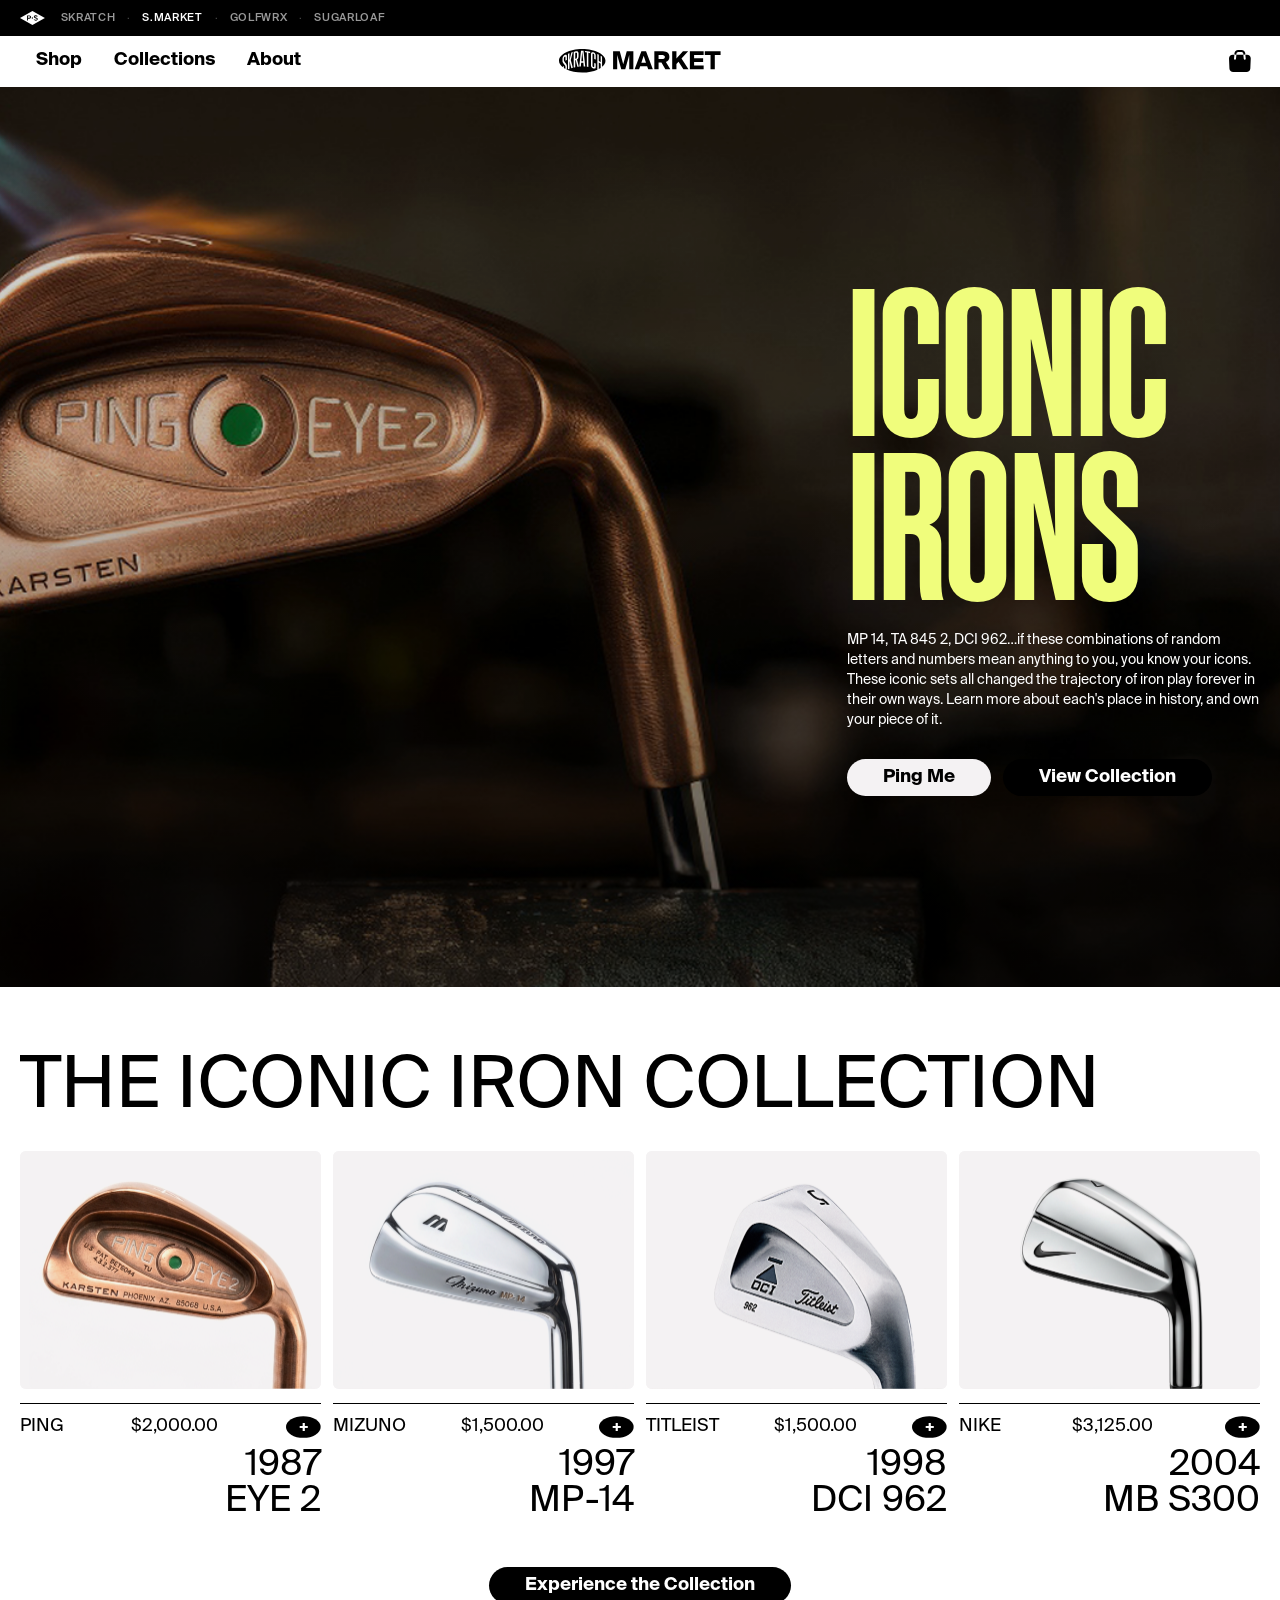
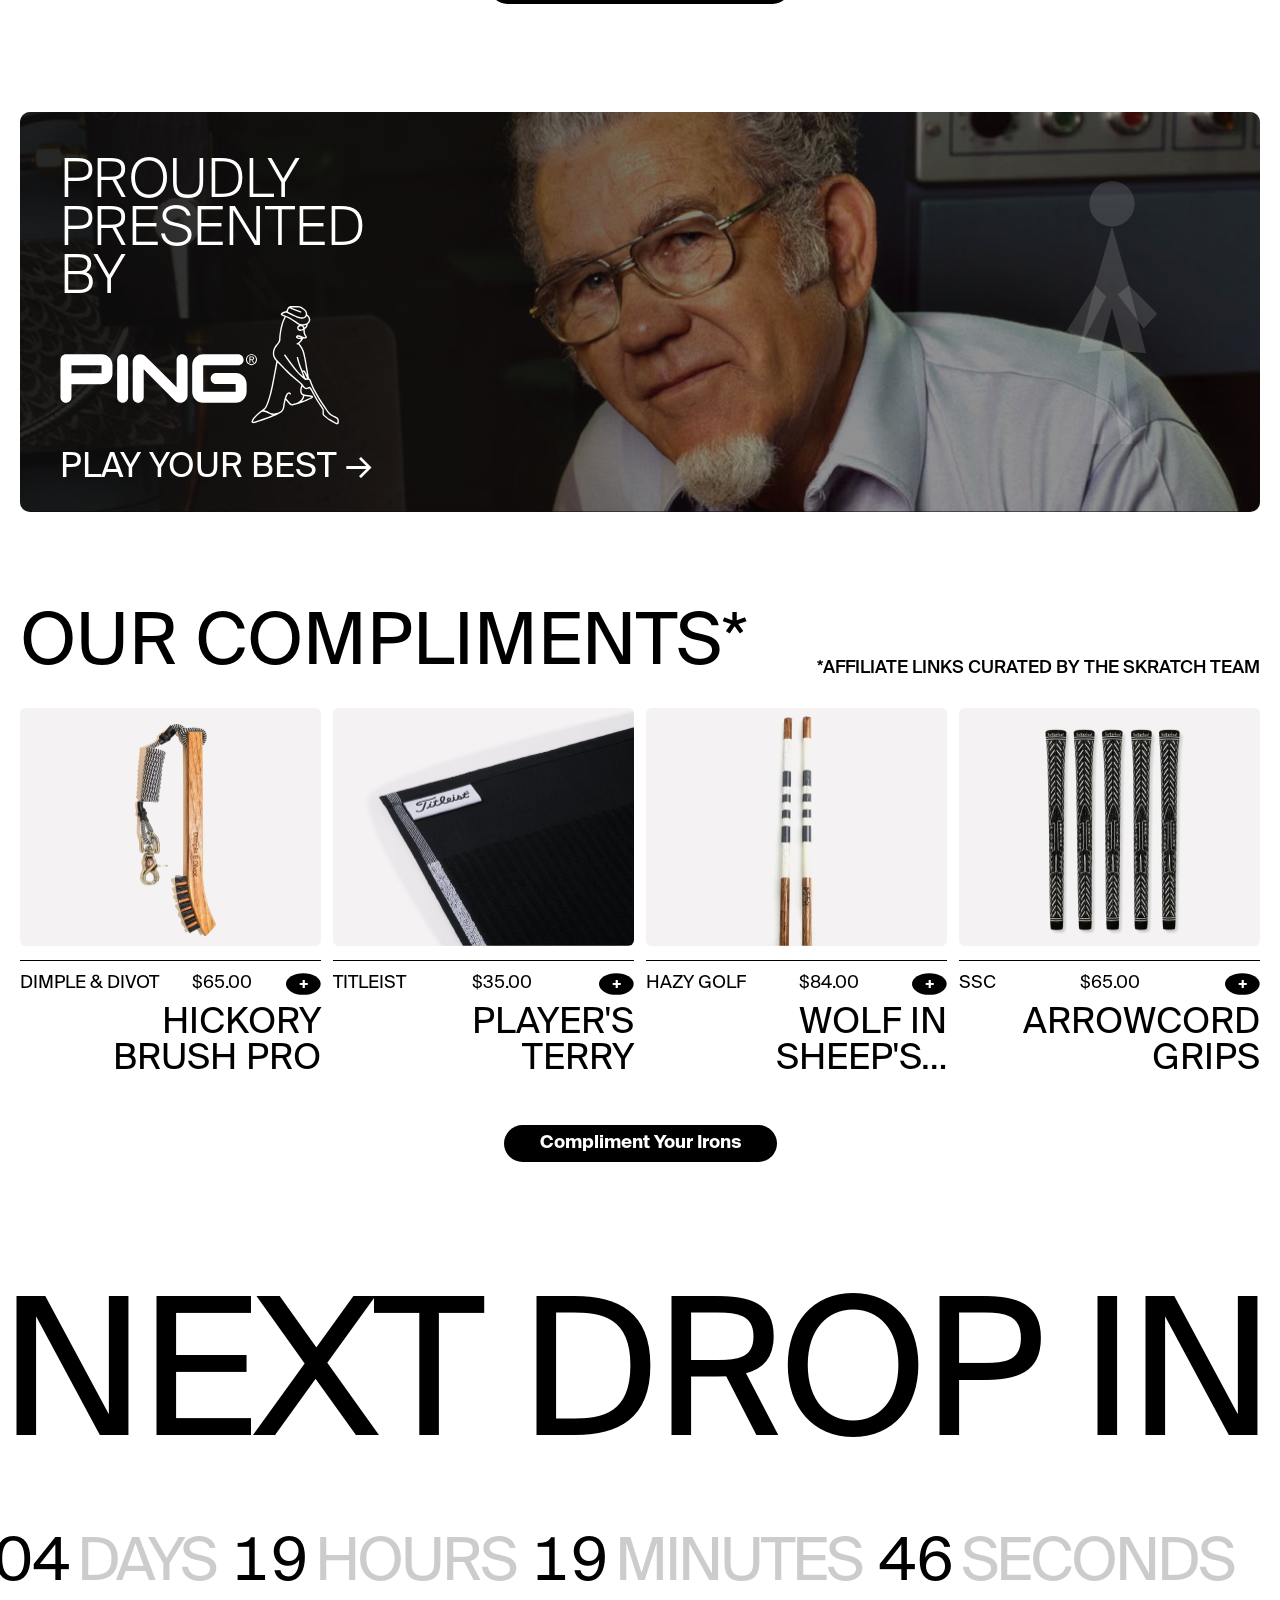
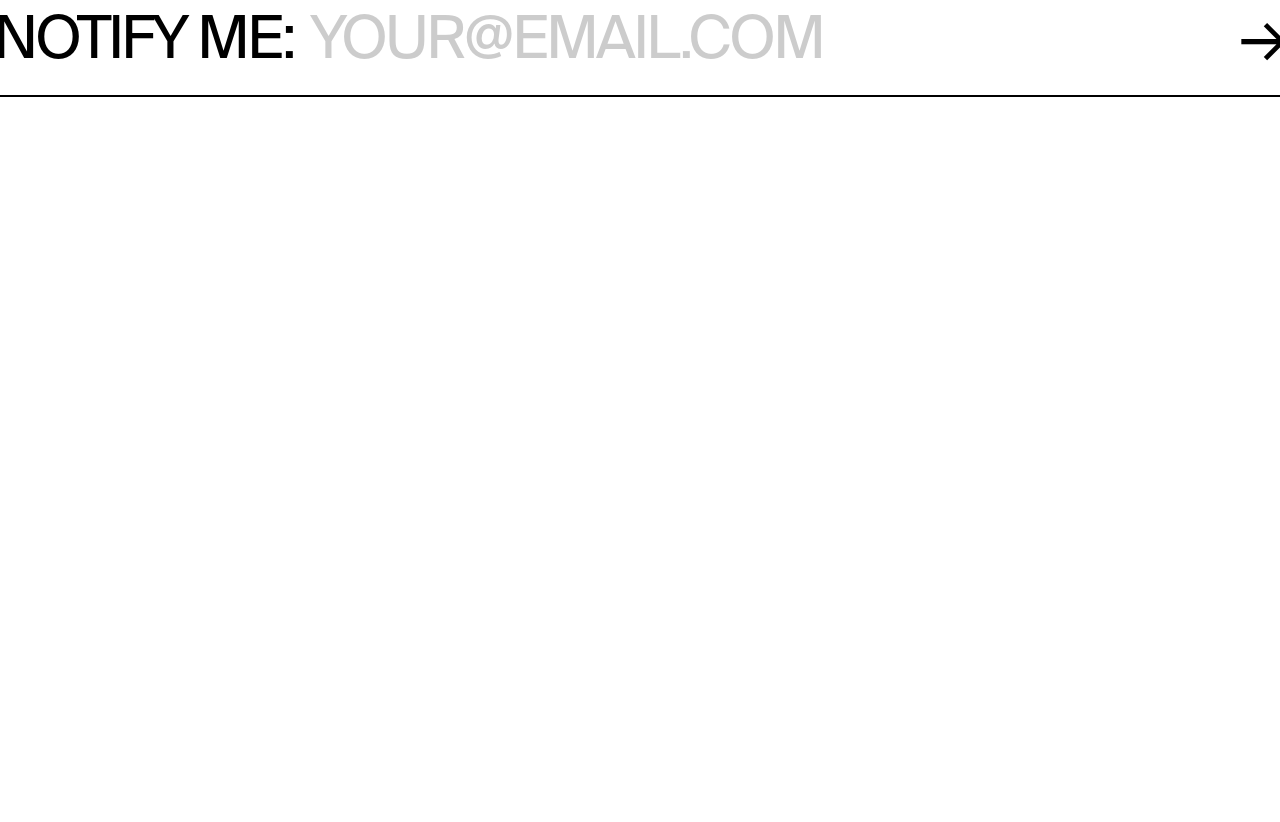
==== index.html @ e389719c "Initial commit — Skratch Marketplace" ====
<!DOCTYPE html>
<html lang="en">
<head>
  <meta charset="UTF-8" />
  <meta name="viewport" content="width=device-width, initial-scale=1.0" />
  <title>Skratch Marketplace — Iconic Irons</title>
  <link rel="stylesheet" href="styles.css" />
</head>
<body>
<div class="page-body">

  <!-- PRO SHOP ECOSYSTEM BAR -->
  <div class="eco-wrapper" id="ecoWrapper">
  <div class="ecosystem-bar">
    <div class="ecosystem-inner">
      <img src="assets/vectors/Pro Shop Secondary.svg" alt="The Pro Shop" class="ecosystem-ps-logo" />
      <nav class="ecosystem-nav">
        <a href="https://skratch.golf" target="_blank" rel="noopener" class="ecosystem-link">Skratch</a>
        <span class="ecosystem-divider">·</span>
        <a href="index.html" class="ecosystem-link ecosystem-link--active">S.Market</a>
        <span class="ecosystem-divider">·</span>
        <a href="https://golfwrx.com" target="_blank" rel="noopener" class="ecosystem-link">GolfWRX</a>
        <span class="ecosystem-divider">·</span>
        <a href="https://sugarloafsocialclub.com" target="_blank" rel="noopener" class="ecosystem-link">Sugarloaf</a>
      </nav>
    </div>
  </div>
  </div><!-- /.eco-wrapper -->

  <!-- MAIN HEADER -->
  <header class="site-header" id="siteHeader">
    <div class="header-inner">
      <nav class="main-nav" id="mainNav">
        <a href="index.html" class="nav-item">Shop</a>
        <a href="#" class="nav-item">Collections</a>
        <a href="#" class="nav-item">About</a>
      </nav>
      <a href="index.html" class="site-logo" aria-label="Skratch Marketplace">
        <img src="assets/vectors/Marketplace Logo.svg" alt="Skratch Marketplace" />
      </a>
      <div class="header-actions">
        <button class="cart-btn" id="cartToggle" aria-label="Cart">
          <img src="assets/vectors/Bag.svg" alt="Cart" />
          <span class="cart-count" id="cartCount" style="display:none">0</span>
        </button>
        <button class="mobile-menu-btn" id="mobileMenuBtn"><span></span><span></span><span></span></button>
      </div>
    </div>
    <div class="mobile-menu" id="mobileMenu">
      <nav class="mobile-nav">
        <div class="mobile-nav-section">
          <p class="mobile-nav-label">Shop</p>
          <a href="index.html" class="mobile-nav-link">Shop All</a>
          <a href="index.html" class="mobile-nav-link">Equipment</a>
          <a href="index.html" class="mobile-nav-link">Accessories</a>
          <a href="index.html" class="mobile-nav-link">Apparel</a>
        </div>
        <a href="#" class="mobile-nav-link mobile-nav-link--solo">About</a>
      </nav>
    </div>
  </header>

  <!-- HERO -->
  <section class="hero">
    <img class="hero-bg" src="assets/images/Hero Image - Ping Eye 2.png" alt="PING Eye 2 Irons" />
    <div class="hero-overlay"></div>
    <div class="hero-content">
      <div class="hero-text">
        <h1 class="hero-headline">Iconic<br>Irons</h1>
        <p class="hero-copy">MP 14, TA 845 2, DCI 962…if these combinations of random letters and numbers mean anything to you, you know your icons. These iconic sets all changed the trajectory of iron play forever in their own ways. Learn more about each's place in history, and own your piece of it.</p>
        <div style="display:flex;gap:12px;flex-wrap:wrap">
          <a href="#irons" class="btn btn--secondary">Ping Me</a>
          <a href="#irons" class="btn btn--primary">View Collection</a>
        </div>
      </div>
    </div>
  </section>

  <!-- IRONS COLLECTION -->
  <div id="irons" class="section-wrap">
    <div class="section-header reveal">
      <span class="section-label">The Iconic Iron Collection</span>
    </div>
    <div class="product-grid">

      <!-- PING Eye 2 -->
      <div class="reveal">
        <a href="pdp.html" class="product-card-link">
          <div class="product-card">
            <div class="product-card-img-wrap">
              <img class="product-card-img" src="assets/images/product/Ping Eye 2.png" alt="PING Eye 2 BeCu Iron Set" />
            </div>
            <div class="product-card-divider"></div>
            <div class="product-card-meta">
              <span class="product-card-brand">PING</span>
              <span class="product-card-price">$2,000.00</span>
              <button class="product-card-add" onclick="event.preventDefault();addToCart({id:'ping-eye2',name:'1987 Eye 2 BeCu Iron Set',brand:'PING',price:'2000',image:'assets/images/product/Ping Eye 2.png'})" aria-label="Add to cart">+</button>
            </div>
            <p class="product-title">1987<br>Eye 2</p>
          </div>
        </a>
      </div>

      <!-- Mizuno MP-14 -->
      <div class="reveal">
        <a href="pdp.html" class="product-card-link">
          <div class="product-card">
            <div class="product-card-img-wrap">
              <img class="product-card-img" src="assets/images/product/Miz MP 14.png" alt="Mizuno MP-14 Iron Set" />
            </div>
            <div class="product-card-divider"></div>
            <div class="product-card-meta">
              <span class="product-card-brand">Mizuno</span>
              <span class="product-card-price">$1,500.00</span>
              <button class="product-card-add" onclick="event.preventDefault();addToCart({id:'mizuno-mp14',name:'1997 MP-14 Iron Set',brand:'Mizuno',price:'1500',image:'assets/images/product/Miz MP 14.png'})" aria-label="Add to cart">+</button>
            </div>
            <p class="product-title">1997<br>MP-14</p>
          </div>
        </a>
      </div>

      <!-- Titleist DCI 962 -->
      <div class="reveal">
        <a href="pdp.html" class="product-card-link">
          <div class="product-card">
            <div class="product-card-img-wrap">
              <img class="product-card-img" src="assets/images/product/Titleist DCI.png" alt="Titleist DCI 962 Iron Set" />
            </div>
            <div class="product-card-divider"></div>
            <div class="product-card-meta">
              <span class="product-card-brand">Titleist</span>
              <span class="product-card-price">$1,500.00</span>
              <button class="product-card-add" onclick="event.preventDefault();addToCart({id:'titleist-dci962',name:'1998 DCI 962 Iron Set',brand:'Titleist',price:'1500',image:'assets/images/product/Titleist DCI.png'})" aria-label="Add to cart">+</button>
            </div>
            <p class="product-title">1998<br>DCI 962</p>
          </div>
        </a>
      </div>

      <!-- Nike VR Pro Combo -->
      <div class="reveal">
        <a href="pdp.html" class="product-card-link">
          <div class="product-card">
            <div class="product-card-img-wrap">
              <img class="product-card-img" src="assets/images/product/Nike MB.png" alt="Nike VR Pro Combo Iron Set" />
            </div>
            <div class="product-card-divider"></div>
            <div class="product-card-meta">
              <span class="product-card-brand">Nike</span>
              <span class="product-card-price">$3,125.00</span>
              <button class="product-card-add" onclick="event.preventDefault();addToCart({id:'nike-vr-pro',name:'VR Pro Combo Iron Set',brand:'Nike',price:'3125',image:'assets/images/product/Nike MB.png'})" aria-label="Add to cart">+</button>
            </div>
            <p class="product-title">2004<br>MB S300</p>
          </div>
        </a>
      </div>

    </div>

    <div class="collection-cta">
      <a href="#" class="btn btn--primary">Experience the Collection</a>
    </div>
  </div>

  <!-- PING SPONSORED AD -->
  <div class="ping-ad-wrap">
    <div class="ping-ad reveal">
      <img class="ping-ad-bg" src="assets/images/ping-ad.png" alt="" />
      <img class="ping-ad-figure" src="assets/ping-man.svg" alt="" />
      <div class="ping-ad-content">
        <div class="ping-ad-left">
          <p class="ping-ad-presented">Proudly Presented By</p>
          <img class="ping-ad-logo" src="assets/vectors/Ping Logo.svg" alt="PING" />
          <a href="https://ping.com" target="_blank" rel="noopener" class="ping-ad-cta">
            Play Your Best &rarr;
          </a>
        </div>
      </div>
    </div>
  </div>

  <!-- AFFILIATES / OUR COMPLIMENTS -->
  <div class="affiliates-wrap">
    <div class="affiliates-header reveal">
      <h2 class="affiliates-headline">Our Compliments*</h2>
      <p class="affiliates-disclaimer">*Affiliate links curated by the Skratch team</p>
    </div>
    <div class="product-grid">

      <!-- Dimple & Divot -->
      <div class="reveal">
        <a href="#" class="product-card-link">
          <div class="product-card">
            <div class="product-card-img-wrap">
              <img class="product-card-img" src="assets/images/product/DD Brush.png" alt="Hickory Brush Pro" />
            </div>
            <div class="product-card-divider"></div>
            <div class="product-card-meta">
              <span class="product-card-brand">Dimple & Divot</span>
              <span class="product-card-price">$65.00</span>
              <button class="product-card-add" onclick="addToCart({id:'hickory-brush',name:'Hickory Brush Pro',brand:'Dimple & Divot',price:'65',image:'assets/images/product/DD Brush.png'})" aria-label="Add to cart">+</button>
            </div>
            <p class="product-title">Hickory<br>Brush Pro</p>
          </div>
        </a>
      </div>

      <!-- Titleist Towel -->
      <div class="reveal">
        <a href="https://www.titleist.com/product/players-terry/TA22PTT-0.html" target="_blank" rel="noopener" class="product-card-link">
          <div class="product-card">
            <div class="product-card-img-wrap">
              <img class="product-card-img" src="assets/images/product/Titleist Towel.png" alt="Player's Terry Towel" />
            </div>
            <div class="product-card-divider"></div>
            <div class="product-card-meta">
              <span class="product-card-brand">Titleist</span>
              <span class="product-card-price">$35.00</span>
              <button class="product-card-add" onclick="event.preventDefault();addToCart({id:'titleist-terry',name:'Player\'s Terry Towel',brand:'Titleist',price:'35',image:'assets/images/product/Titleist Towel.png'})" aria-label="Add to cart">+</button>
            </div>
            <p class="product-title">Player's<br>Terry</p>
          </div>
        </a>
      </div>

      <!-- Hazy Golf -->
      <div class="reveal">
        <a href="#" class="product-card-link">
          <div class="product-card">
            <div class="product-card-img-wrap">
              <img class="product-card-img" src="assets/images/product/Hazy Sticks.png" alt="Wolf in Sheep's Clothing" />
            </div>
            <div class="product-card-divider"></div>
            <div class="product-card-meta">
              <span class="product-card-brand">Hazy Golf</span>
              <span class="product-card-price">$84.00</span>
              <button class="product-card-add" onclick="addToCart({id:'hazy-wolf',name:'Wolf in Sheep\'s Clothing',brand:'Hazy Golf',price:'84',image:'assets/images/product/Hazy Sticks.png'})" aria-label="Add to cart">+</button>
            </div>
            <p class="product-title">Wolf in<br>Sheep's…</p>
          </div>
        </a>
      </div>

      <!-- SSC Grips -->
      <div class="reveal">
        <a href="#" class="product-card-link">
          <div class="product-card">
            <div class="product-card-img-wrap">
              <img class="product-card-img" src="assets/images/product/SSC Cord.png" alt="Arrowcord Grips" />
            </div>
            <div class="product-card-divider"></div>
            <div class="product-card-meta">
              <span class="product-card-brand">SSC</span>
              <span class="product-card-price">$65.00</span>
              <button class="product-card-add" onclick="addToCart({id:'ssc-grips',name:'Arrowcord Grips',brand:'SSC',price:'65',image:'assets/images/product/SSC Cord.png'})" aria-label="Add to cart">+</button>
            </div>
            <p class="product-title">Arrowcord<br>Grips</p>
          </div>
        </a>
      </div>

    </div>
    <div class="affiliates-cta-row reveal">
      <a href="#" class="btn btn--primary">Compliment Your Irons</a>
    </div>
  </div>

  <!-- NEXT DROP / SIGNUP -->
  <div id="dropTickerSection" class="ticker-section">
    <div class="ticker-track" id="dropTickerTrack">
      <span class="ticker-item">NEXT DROP IN...</span>
    </div>
  </div>
  <div style="max-width:var(--max-w);margin:0 auto">
    <div class="signup-section">
      <div class="signup-countdown reveal">
        <div class="countdown-unit">
          <span class="countdown-num" id="cd-days">00</span>
          <span class="countdown-label">Days</span>
        </div>
        <div class="countdown-unit">
          <span class="countdown-num" id="cd-hours">00</span>
          <span class="countdown-label">Hours</span>
        </div>
        <div class="countdown-unit">
          <span class="countdown-num" id="cd-mins">00</span>
          <span class="countdown-label">Minutes</span>
        </div>
        <div class="countdown-unit">
          <span class="countdown-num" id="cd-secs">00</span>
          <span class="countdown-label">Seconds</span>
        </div>
      </div>
      <form class="signup-form reveal" id="signupForm" onsubmit="handleSignup(event)">
        <span class="signup-form-label">Notify Me:</span>
        <input class="signup-input" type="email" placeholder="YOUR@EMAIL.COM" id="signupEmail" required />
        <button class="signup-submit" type="submit" aria-label="Subscribe">→</button>
      </form>
    </div>
  </div>

</div><!-- /.page-body -->

  <!-- CHONKY FOOTER -->
  <footer class="chonky-footer">
    <div class="footer-top">
      <div class="reveal"><p class="footer-tagline">Carefully curated collector's items and essentials from your favorite sickos.</p></div>
      <div class="reveal">
        <div class="footer-col-links">
          <a href="index.html" class="footer-col-link">Shop</a>
          <a href="index.html" class="footer-col-link">Collections</a>
          <a href="#" class="footer-col-link">About</a>
        </div>
      </div>
      <div class="reveal">
        <div class="footer-col-links">
          <a href="https://skratch.golf" target="_blank" rel="noopener" class="footer-col-link">Skratch.golf</a>
          <a href="https://golfwrx.com" target="_blank" rel="noopener" class="footer-col-link">GolfWRX</a>
          <a href="https://sugarloafsocialclub.com" target="_blank" rel="noopener" class="footer-col-link">Sugarloaf Social Club</a>
        </div>
      </div>
    </div>
    <div class="footer-logo-area">
      <svg xmlns="http://www.w3.org/2000/svg" xmlns:xlink="http://www.w3.org/1999/xlink" viewBox="0 0 1360 567.1" class="footer-logo-large" aria-label="Marketplace">
        <defs>
          <style>
            .ftr-masked { mask: url(#ftrMask); }
            .ftr-diff   { mix-blend-mode: difference; }
            .ftr-white  { fill: #fff; }
          </style>
          <clipPath id="ovalClip" clipPathUnits="userSpaceOnUse">
            <ellipse cx="1114.89" cy="258.35" rx="248" ry="125"/>
          </clipPath>
          <mask id="ftrMask" x="-20.23" y="-15.9" width="1400" height="655.06" maskUnits="userSpaceOnUse">
            <g>
              <path class="ftr-white" d="M1232.58,458.9h-72.74v-47.02h199.7v47.02h-73.04v180.26h-53.92v-180.26Z"/>
              <path class="ftr-white" d="M971.09,411.88h174.31v47.02h-120.7v39.81h114.11v47.34h-114.11v45.77h120.7v47.34h-174.31v-227.28Z"/>
              <path class="ftr-white" d="M801.22,501.85l82.45-89.97h65.52l-84.02,90.6,88.41,136.68h-64.58l-61.45-95.93-26.33,28.84v67.09h-53.61v-227.28h53.61v89.97Z"/>
              <path class="ftr-white" d="M611.65,553.58h-36.36v85.58h-53.61v-227.28h87.46c58.94,0,103.14,13.79,103.14,70.22,0,33.54-18.5,52.67-44.52,62.7l56.11,94.36h-63.01l-49.22-85.58ZM575.28,457.02v51.41h35.42c25.39,0,44.83-4.39,44.83-25.71s-19.44-25.71-44.83-25.71h-35.42Z"/>
              <path class="ftr-white" d="M357.84,411.88h58.94l85.9,227.28h-58.31l-13.79-40.44h-87.78l-13.48,40.44h-57.06l85.58-227.28ZM357.52,555.15h58.62l-29.15-86.52-29.47,86.52Z"/>
              <path class="ftr-white" d="M103.14,639.16l-51.1-181.83v181.83H0v-227.28h84.64l43.58,163.02,44.52-163.02h83.7v227.28h-52.04v-182.14l-50.79,182.14h-50.47Z"/>
              <g class="ftr-diff">
                <path class="ftr-white" d="M1289.03,277.8v67c7.14-3.64,13.86-7.51,20.06-11.57v-44.56c-6.61-3.83-13.3-7.46-20.06-10.87Z"/>
                <path class="ftr-white" d="M1059.87,181.67c0-2.65-.76-4.71-2.3-6.15-1.54-1.42-3.67-1.93-6.4-1.48-3.32.56-6.64,1.16-9.96,1.81v62.65c4.63-1.25,8.3-2.83,10.98-4.83,2.72-2.02,4.7-4.62,5.88-7.79,1.19-3.18,1.8-7.17,1.8-11.99v-32.22Z"/>
                <path class="ftr-white" d="M1359.54,258.35c0-67.98-109.53-123.1-244.65-123.1s-244.66,55.11-244.66,123.1c0,23.9,13.53,46.2,36.94,65.07,4.77-3.04,9.58-5.98,14.45-8.79v19.2c4.96,3.22,10.24,6.31,15.82,9.25.7-1.85,1.05-3.82,1.05-5.91v-13.52c0-5.33-1.26-10.16-3.78-14.51-2.52-4.33-6.12-9.06-10.76-14.07v-.25c-.32-.16-.47-.4-.47-.74-5.42-5.89-9.47-11.18-12.22-16.06-2.74-4.87-4.11-10.69-4.11-17.51v-23.21c0-7.98,1.92-15.35,5.82-22,3.9-6.63,9.54-12.13,17.02-16.25,7.5-4.1,13.32-4.85,17.39-2.57,4.05,2.29,6.12,7.47,6.1,15.47v38.95c-5.05,2.32-10.05,4.77-15.01,7.33v-35.36c0-2.99-.72-5.05-2.13-6.14-1.42-1.09-3.53-.9-6.34.65-2.81,1.53-4.91,3.64-6.29,6.26-1.4,2.64-2.08,5.45-2.1,8.44v19.62c0,4.99,1.08,9.41,3.25,13.24,2.17,3.85,5.59,8.55,10.29,14.23.32.42.63.83.94,1.25,5.51,6.1,9.8,11.97,12.83,17.43,3.02,5.47,4.56,11.64,4.56,18.46v15.48c0,6.35-1.29,12.1-3.86,17.3,43.53,20.08,101.55,32.34,165.27,32.34s116.29-11.13,159.07-29.58v-163.61c5.07,2.29,10.09,4.68,15.07,7.18v66.81c6.76,3.39,13.45,7,20.06,10.82v-66.77c4.86,2.81,9.68,5.75,14.45,8.79v107.57c22.82-18.71,36-40.73,36-64.29ZM1015.85,331.52c-5.2,1.39-10.38,2.88-15.55,4.48-6.74-25.92-13.44-51.65-20.08-77.2v84.07c-5.17,1.93-10.29,3.97-15.4,6.14v-164.3c5.1-2.16,10.24-4.2,15.4-6.14v76.27c6.64-27.91,13.33-55.62,20.08-83.14,5.16-1.6,10.35-3.11,15.55-4.48-7.3,27.99-14.55,56.2-21.77,84.64,7.2,26.33,14.47,52.88,21.77,79.64v.02ZM1063.63,321.97c-5.92-23.56-11.83-46.99-17.74-70.29-1.5.55-3.07,1.05-4.7,1.55v72.43c-5.34,1.04-10.69,2.2-16,3.48v-164.28c5.22-1.25,10.48-2.39,15.74-3.43,0,0,.07,0,.11-.02.05,0,.1-.02.14-.04,3.39-.67,6.79-1.28,10.22-1.85,7.67-1.28,13.72.05,18.09,3.78,4.37,3.73,6.57,9.64,6.57,17.62v29.72c0,7.98-1.33,14.74-3.99,20.28-2.65,5.54-6.55,10.04-11.69,13.61-.21.16-.44.3-.66.44,6.41,24.92,12.86,50,19.31,75.25-5.14.49-10.28,1.07-15.4,1.76v-.02ZM1130.35,318.79c-1.24-13.03-2.48-26.06-3.72-39.07-7.58-.23-15.17-.21-22.75,0-1.24,13.01-2.48,26.04-3.72,39.07-5.44.21-10.86.54-16.27.98,6.04-55.25,12.11-110.36,18.17-165.34,8.7-.3,17.41-.3,26.11,0,6.15,54.97,12.3,110.08,18.43,165.34-5.41-.44-10.83-.76-16.26-.97v-.02ZM1198.45,178.6c-6.37-1.41-12.81-2.64-19.24-3.73v148.95c-5.29-.88-10.59-1.65-15.9-2.32v-148.95c-6.64-.83-13.3-1.5-19.97-1.97v-15.35c18.49,1.34,36.9,4.01,55.11,8.02v15.35ZM1256.75,245.93c-5.14-2.02-10.31-3.92-15.52-5.71v-43.19c0-2.99-.78-5.64-2.36-7.91-1.57-2.29-3.84-3.9-6.83-4.85-2.83-.9-5.03-.69-6.62.6-1.59,1.28-2.38,3.43-2.38,6.42v120.85c0,2.99.79,5.59,2.38,7.81,1.59,2.22,3.79,3.76,6.62,4.66,2.99.95,5.26.83,6.83-.39,1.58-1.21,2.36-3.31,2.36-6.31v-35.96c5.21,1.79,10.38,3.69,15.52,5.71v35.45c0,8-2.08,13.28-6.26,15.95-4.17,2.69-10.31,2.58-18.45,0-7.99-2.53-14.14-6.33-18.42-11.71-4.28-5.36-6.43-11.99-6.43-19.98v-119.84c0-7.98,2.15-13.59,6.43-16.72,4.28-3.11,10.45-3.55,18.42-1.04,8.14,2.59,14.28,6.93,18.45,12.73,4.18,5.8,6.26,12.77,6.26,20.75v42.7Z"/>
                <path class="ftr-white" d="M1105.29,264.96c6.64-.18,13.3-.18,19.94,0-3.32-34.89-6.64-69.74-9.96-104.54-3.32,34.8-6.64,69.65-9.96,104.54h-.02Z"/>
              </g>
            </g>
          </mask>
        </defs>
        <g class="ftr-masked">
          <rect class="ftr-white" x="-20.23" y="-15.9" width="1400" height="560.04" rx="10" ry="10"/>
        </g>
        <circle id="footerGolfBall" class="ftr-white" cx="401.38" cy="104.71" r="66.61"/>
        <!-- Falling ball: animated via cy attribute so the ovalClip works in user-space -->
        <circle id="footerFallingBall" cx="980" cy="258.35" r="66.61" fill="#fff" clip-path="url(#ovalClip)" style="visibility:hidden"/>
      </svg>
    </div>
  </footer>

  <!-- MINI CART DRAWER -->
  <div class="cart-overlay" id="cartOverlay"></div>
  <aside class="cart-drawer" id="cartDrawer" aria-label="Shopping cart" aria-hidden="true">
    <div class="cart-drawer-header">
      <h2 class="cart-drawer-title">Your Bag</h2>
      <button class="cart-drawer-close" id="cartClose">
        <svg width="18" height="18" viewBox="0 0 24 24" fill="none" stroke="currentColor" stroke-width="1.5"><path d="M18 6L6 18M6 6l12 12"/></svg>
      </button>
    </div>
    <div class="cart-drawer-body" id="cartDrawerBody">
      <div class="cart-empty" id="cartEmpty">
        <img src="assets/vectors/Bag.svg" width="36" height="36" alt="" />
        <p>Your bag is empty.</p>
        <a href="index.html" class="btn btn--outline">Continue Shopping</a>
      </div>
      <div class="cart-items" id="cartItems" style="display:none"></div>
    </div>
    <div class="cart-drawer-footer" id="cartDrawerFooter" style="display:none">
      <div class="cart-summary">
        <div class="cart-summary-row"><span>Subtotal</span><span id="cartSubtotal">$0</span></div>
        <p class="cart-summary-note">Shipping calculated at checkout</p>
      </div>
      <a href="checkout.html" class="btn btn--primary btn--full">Proceed to Checkout</a>
    </div>
  </aside>

  <script src="cart.js"></script>
  <script>
    /* Curtain footer: pad page-body so content scrolls clear of fixed footer */
    (function curtainFooter() {
      var footer = document.querySelector('.chonky-footer');
      var body   = document.querySelector('.page-body');
      function update() {
        var pad = parseFloat(getComputedStyle(document.documentElement).getPropertyValue('--pad')) || 20;
        body.style.paddingBottom = (footer.offsetHeight + pad + pad) + 'px';
      }
      update();
      window.addEventListener('load',   update);
      window.addEventListener('resize', update);
    })();

    /* Mobile menu */
    const mb = document.getElementById('mobileMenuBtn');
    const mm = document.getElementById('mobileMenu');
    if (mb) mb.addEventListener('click', () => { const o = mm.classList.toggle('open'); mb.classList.toggle('open', o); });

    /* Countdown — target next Friday midnight */
    (function countdown() {
      const now = new Date();
      const target = new Date(now);
      const day = target.getDay(); // 0=Sun ... 5=Fri
      const daysUntilFri = (5 - day + 7) % 7 || 7;
      target.setDate(target.getDate() + daysUntilFri);
      target.setHours(0, 0, 0, 0);

      function tick() {
        const diff = target - new Date();
        if (diff <= 0) { target.setDate(target.getDate() + 7); return; }
        const d = Math.floor(diff / 86400000);
        const h = Math.floor((diff % 86400000) / 3600000);
        const m = Math.floor((diff % 3600000) / 60000);
        const s = Math.floor((diff % 60000) / 1000);
        const pad = n => String(n).padStart(2, '0');
        document.getElementById('cd-days').textContent = pad(d);
        document.getElementById('cd-hours').textContent = pad(h);
        document.getElementById('cd-mins').textContent = pad(m);
        document.getElementById('cd-secs').textContent = pad(s);
      }
      tick();
      setInterval(tick, 1000);
    })();

    /* Signup form */
    function handleSignup(e) {
      e.preventDefault();
      const btn = e.target.querySelector('.signup-submit');
      const input = document.getElementById('signupEmail');
      btn.textContent = '✓';
      input.value = '';
      input.placeholder = 'You\'re on the list!';
      setTimeout(() => { btn.textContent = '→'; input.placeholder = 'your@email.com'; }, 3000);
    }
  </script>

  <script>
  // ── Scroll header ────────────────────────────────────────
  (function() {
    var header = document.getElementById('siteHeader');
    if (!header) return;
    window.addEventListener('scroll', function() {
      header.classList.toggle('scrolled', window.scrollY > 4);
    }, { passive: true });
  })();

  // ── Scroll-driven ticker ──────────────────────────────────
  (function() {
    var track = document.getElementById('dropTickerTrack');
    if (!track) return;
    var seed = track.firstElementChild;
    for (var i = 0; i < 9; i++) track.appendChild(seed.cloneNode(true));
    function tick() {
      var w = seed.offsetWidth;
      if (!w) return;
      var raw = (window.scrollY * 0.5) % w;
      track.style.transform = 'translateX(' + (-raw) + 'px)';
    }
    window.addEventListener('scroll', tick, { passive: true });
    tick();
  })();

  // ── Reveal on scroll ─────────────────────────────────────
  (function() {
    if (!window.IntersectionObserver) {
      document.querySelectorAll('.reveal').forEach(function(el) { el.classList.add('is-visible'); });
      return;
    }
    var io = new IntersectionObserver(function(entries) {
      entries.forEach(function(e) {
        if (e.isIntersecting) { e.target.classList.add('is-visible'); io.unobserve(e.target); }
      });
    }, { threshold: 0.08 });
    document.querySelectorAll('.reveal').forEach(function(el) { io.observe(el); });
  })();

  // ── Eco bar scroll-hide ───────────────────────────────────
  (function() {
    var wrapper = document.getElementById('ecoWrapper');
    if (!wrapper) return;
    window.addEventListener('scroll', function() {
      if (window.scrollY > 0) {
        wrapper.classList.add('eco-hidden');
      } else {
        wrapper.classList.remove('eco-hidden');
      }
    }, { passive: true });
  })();

  // ── Footer golf-ball easter egg ───────────────────────────
  // The footer sits behind page-body (curtain effect), so we listen on window
  // and hit-test the ball's bounding rect ourselves.
  (function() {
    var ball = document.getElementById('footerGolfBall');
    if (!ball) return;

    var fallingBall = document.getElementById('footerFallingBall');

    // Cubic bezier helper
    function cb(p0, p1, p2, p3, t) {
      var u = 1 - t;
      return u*u*u*p0 + 3*u*u*t*p1 + 3*u*t*t*p2 + t*t*t*p3;
    }

    function rollBall() {
      if (ball._active) return;
      if (ball.style.visibility === 'hidden') return;
      ball._active = true;
      ball.classList.add('ball-active');

      // All coords in SVG user-space (viewBox 1360 × 567.1)
      var sx = 401.38, sy = 104.71; // ball origin
      var ex = 980,    ey = 258.35; // hole entry (left of oval center)

      // CP1: hold height — stay level for the first ~55% of horizontal distance
      // CP2: directly above entry point at start height
      // → ball arrives at hole going straight down, matching the fall phase
      var cp1x = sx + (ex - sx) * 0.55, cp1y = sy;
      var cp2x = ex,                    cp2y = sy;

      var dur = 1000, t0 = null;

      (function rollAnim(ts) {
        if (!t0) t0 = ts;
        var t = Math.min((ts - t0) / dur, 1);
        ball.setAttribute('cx', cb(sx, cp1x, cp2x, ex, t));
        ball.setAttribute('cy', cb(sy, cp1y, cp2y, ey, t));
        ball.style.transform = 'rotate(' + (t * 500) + 'deg)';

        if (t < 1) {
          requestAnimationFrame(rollAnim);
        } else {
          // Hand off to clipped falling ball (cx/cy animation keeps ovalClip correct)
          ball.style.visibility = 'hidden';
          ball.style.transform  = '';
          ball.classList.remove('ball-active');
          ball._active = false;

          if (!fallingBall) return;
          fallingBall.setAttribute('cx', ex);
          fallingBall.setAttribute('cy', ey);
          fallingBall.style.visibility = 'visible';

          var tf0 = null;
          (function fallAnim(ts) {
            if (!tf0) tf0 = ts;
            var t = Math.min((ts - tf0) / 480, 1);
            fallingBall.setAttribute('cy', ey + (640 - ey) * t * t); // ease-in
            if (t < 1) requestAnimationFrame(fallAnim);
            else fallingBall.style.visibility = 'hidden';
          })(performance.now());
        }
      })(performance.now());
    }

    function overBall(x, y) {
      if (ball._active || ball.style.visibility === 'hidden') return false;
      var r = ball.getBoundingClientRect();
      return x >= r.left && x <= r.right && y >= r.top && y <= r.bottom;
    }

    window.addEventListener('click', function(e) {
      if (overBall(e.clientX, e.clientY)) rollBall();
    });

    window.addEventListener('mousemove', function(e) {
      document.body.style.cursor = overBall(e.clientX, e.clientY) ? 'pointer' : '';
    }, { passive: true });
  })();
  </script>
</body>
</html>
---- styles.css ----
/* ============================================================
   Skratch Marketplace — Design System
   Fonts: Suisse Int'l (body), Söhne Schmal (hero display)
   ============================================================ */

/* ---- Local Fonts ---- */
@font-face { font-family:'SuisseIntl'; src:url('assets/fonts/SuisseIntl/SuisseIntl-Light.otf') format('opentype'); font-weight:300; font-style:normal; font-display:swap; }
@font-face { font-family:'SuisseIntl'; src:url('assets/fonts/SuisseIntl/SuisseIntl-Regular.otf') format('opentype'); font-weight:400; font-style:normal; font-display:swap; }
@font-face { font-family:'SuisseIntl'; src:url('assets/fonts/SuisseIntl/SuisseIntl-Medium.otf') format('opentype'); font-weight:500; font-style:normal; font-display:swap; }
@font-face { font-family:'SuisseIntl'; src:url('assets/fonts/SuisseIntl/SuisseIntl-SemiBold.otf') format('opentype'); font-weight:600; font-style:normal; font-display:swap; }
@font-face { font-family:'SuisseIntl'; src:url('assets/fonts/SuisseIntl/SuisseIntl-Bold.otf') format('opentype'); font-weight:700; font-style:normal; font-display:swap; }
@font-face { font-family:'SohneSchmal'; src:url('assets/fonts/SöhneSchmal-Halbfett.otf') format('opentype'); font-weight:700; font-style:normal; font-display:swap; }

/* ---- Tokens ---- */
:root {
  --color-black:   #000000;
  --color-white:   #ffffff;
  --color-card:    #f4f2f3;
  --color-gray:    #cccccc;
  --color-gray-mid:#999999;
  --color-border:  #e5e3e4;
  --font-sans:     'SuisseIntl', system-ui, -apple-system, sans-serif;
  --font-display:  'SohneSchmal', 'SuisseIntl', system-ui, sans-serif;
  --eco-h:         36px;
  --header-h:      50px;
  --pad:           20px;
  --max-w:         1440px;
  --radius-card:   6px;
  --radius-section:10px;
}

/* ---- Reset ---- */
*, *::before, *::after { box-sizing: border-box; margin: 0; padding: 0; }
html { scroll-behavior: smooth; -webkit-font-smoothing: antialiased; }
body { font-family: var(--font-sans); background: var(--color-white); color: var(--color-black); line-height: 1.4; }
img { display: block; max-width: 100%; }
a { text-decoration: none; color: inherit; }
button { font-family: var(--font-sans); cursor: pointer; border: none; background: none; }
input, select, textarea { font-family: var(--font-sans); }

/* ---- Ecosystem Bar ---- */
.eco-wrapper {
  overflow: hidden;
  height: var(--eco-h);
  transition: height 0.3s ease;
  position: relative;
  z-index: 200;
}
.eco-wrapper.eco-hidden { height: 0; }
.ecosystem-bar {
  background: var(--color-black);
  height: var(--eco-h);
}
.ecosystem-inner {
  max-width: var(--max-w);
  margin: 0 auto;
  padding: 0 var(--pad);
  height: 100%;
  display: flex;
  align-items: center;
  justify-content: flex-start;
  gap: 16px;
}
.ecosystem-ps-logo {
  height: 14px;
  width: auto;
  flex-shrink: 0;
}
.ecosystem-nav { display: flex; align-items: center; gap: 12px; }
.ecosystem-link {
  color: var(--color-gray-mid);
  font-size: 11px;
  font-weight: 500;
  letter-spacing: 0.06em;
  text-transform: uppercase;
  transition: color 0.15s;
}
.ecosystem-link:hover, .ecosystem-link--active { color: var(--color-white); }
.ecosystem-divider { color: #444; font-size: 11px; }

/* ---- Site Header ---- */
.site-header {
  position: sticky;
  top: 0;
  z-index: 100;
  background: var(--color-white);
  border-bottom: 1px solid transparent;
  transition: border-color 0.2s, box-shadow 0.2s;
}
.site-header.scrolled {
  border-color: var(--color-border);
  box-shadow: 0 1px 0 rgba(0,0,0,0.04);
}
.header-inner {
  max-width: var(--max-w);
  margin: 0 auto;
  padding: 0 var(--pad);
  height: var(--header-h);
  display: grid;
  grid-template-columns: 1fr auto 1fr;
  align-items: center;
}
.site-logo { justify-self: center; }
.site-logo img { height: 24px; width: auto; }
.main-nav { display: flex; align-items: center; gap: 0; justify-self: start; }
.nav-item {
  display: flex;
  align-items: center;
  padding: 8px 16px;
  font-size: 18px;
  font-weight: 700;
  color: var(--color-black);
  background: none;
  cursor: pointer;
  transition: opacity 0.15s;
}
.nav-item:hover { opacity: 0.6; }

.nav-dropdown {
  position: absolute;
  top: calc(100% + 4px);
  left: 0;
  background: var(--color-white);
  border: 1px solid var(--color-border);
  border-radius: 6px;
  min-width: 160px;
  padding: 6px 0;
  opacity: 0;
  transform: translateY(-6px);
  pointer-events: none;
  transition: opacity 0.15s, transform 0.15s;
  box-shadow: 0 4px 20px rgba(0,0,0,0.08);
  z-index: 10;
}
.nav-dropdown.open { opacity: 1; transform: translateY(0); pointer-events: auto; }
.dropdown-link {
  display: block;
  padding: 9px 16px;
  font-size: 13px;
  font-weight: 400;
  color: var(--color-black);
  transition: background 0.1s;
}
.dropdown-link:hover { background: var(--color-card); }

.header-actions { display: flex; align-items: center; gap: 4px; justify-self: end; }
.cart-btn {
  position: relative;
  width: 40px;
  height: 40px;
  display: flex;
  align-items: center;
  justify-content: center;
  border-radius: 50%;
  transition: background 0.15s;
}
.cart-btn:hover { background: var(--color-card); }
.cart-btn img { width: 22px; height: 22px; }
.cart-count {
  position: absolute;
  top: 4px;
  right: 4px;
  background: var(--color-black);
  color: var(--color-white);
  font-size: 9px;
  font-weight: 700;
  min-width: 16px;
  height: 16px;
  border-radius: 50%;
  display: flex;
  align-items: center;
  justify-content: center;
  padding: 0 3px;
}
.mobile-menu-btn {
  display: none;
  width: 40px;
  height: 40px;
  align-items: center;
  justify-content: center;
  flex-direction: column;
  gap: 5px;
}
.mobile-menu-btn span {
  display: block;
  width: 20px;
  height: 1.5px;
  background: var(--color-black);
  transition: transform 0.2s, opacity 0.2s;
}
.mobile-menu-btn.open span:nth-child(1) { transform: translateY(6.5px) rotate(45deg); }
.mobile-menu-btn.open span:nth-child(2) { opacity: 0; }
.mobile-menu-btn.open span:nth-child(3) { transform: translateY(-6.5px) rotate(-45deg); }

/* Mobile Menu */
.mobile-menu {
  display: none;
  background: var(--color-white);
  border-top: 1px solid var(--color-border);
  padding: 16px 0 24px;
}
.mobile-menu.open { display: block; }
.mobile-nav { padding: 0 var(--pad); }
.mobile-nav-section { margin-bottom: 20px; }
.mobile-nav-label {
  font-size: 10px;
  font-weight: 700;
  letter-spacing: 0.12em;
  text-transform: uppercase;
  color: var(--color-gray-mid);
  margin-bottom: 8px;
}
.mobile-nav-link {
  display: block;
  padding: 10px 0;
  font-size: 16px;
  font-weight: 500;
  border-bottom: 1px solid var(--color-border);
  color: var(--color-black);
}
.mobile-nav-link--solo { border-top: 1px solid var(--color-border); }

/* ---- Buttons ---- */
.btn {
  display: inline-flex;
  align-items: center;
  justify-content: center;
  padding: 14px 28px;
  border-radius: 50px;
  font-family: var(--font-sans);
  font-size: 12px;
  font-weight: 700;
  letter-spacing: 0.08em;
  text-transform: uppercase;
  cursor: pointer;
  transition: opacity 0.15s, transform 0.1s;
  white-space: nowrap;
  border: none;
}
.btn:hover { opacity: 0.82; }
.btn:active { transform: scale(0.98); }
.btn--primary { background: var(--color-black); color: var(--color-white); }
.btn--secondary { background: var(--color-card); color: var(--color-black); }
.btn--outline { background: transparent; color: var(--color-black); border: 1.5px solid var(--color-black); }
.btn--full { width: 100%; }

/* ---- Hero ---- */
.hero {
  position: relative;
  height: 100svh;
  min-height: 600px;
  background: var(--color-black);
  overflow: hidden;
  display: flex;
  flex-direction: column;
  justify-content: center;
}
.hero-bg {
  position: absolute;
  inset: 0;
  width: 100%;
  height: 100%;
  object-fit: cover;
  object-position: center 30%;
  opacity: 0.85;
}
.hero-overlay {
  position: absolute;
  inset: 0;
  background: linear-gradient(to top, rgba(0,0,0,0.65) 0%, rgba(0,0,0,0.1) 55%, transparent 100%);
}
.hero-content {
  position: relative;
  padding: 0 var(--pad);
  max-width: var(--max-w);
  width: 100%;
  margin: 0 auto;
  display: flex;
  justify-content: flex-end;
  animation: heroFadeUp 800ms ease both;
}
.hero-text {
  width: 33.33%;
  max-width: 420px;
}
@keyframes heroFadeUp {
  from { opacity: 0; transform: translateY(2%); }
  to   { opacity: 1; transform: translateY(0); }
}
.hero-headline {
  font-family: var(--font-display);
  font-size: clamp(100px, 16vw, 216px);
  font-weight: 700;
  line-height: 0.8;
  letter-spacing: -0.01em;
  text-transform: uppercase;
  color: #f0fd7c;
  margin-bottom: 24px;
}
.hero-copy {
  font-size: 14px;
  font-weight: 400;
  color: #ffffff;
  line-height: 1.44;
  margin-bottom: 28px;
}
.hero-content .btn {
  font-size: 18px;
  text-transform: none;
  letter-spacing: 0;
  padding: 6px 36px;
}

/* ---- Section Chrome ---- */
.section-wrap { padding: 64px var(--pad) 0; max-width: var(--max-w); margin: 0 auto; }
.section-header {
  display: flex;
  align-items: baseline;
  justify-content: space-between;
  margin-bottom: 28px;
}
.section-label {
  font-size: 72px;
  font-weight: 400;
  letter-spacing: 0;
  text-transform: uppercase;
  color: var(--color-black);
  line-height: 1;
}
.section-title {
  font-size: clamp(22px, 2.5vw, 32px);
  font-weight: 700;
  letter-spacing: -0.02em;
  text-transform: uppercase;
}

/* ---- Product Grid ---- */
.product-grid {
  display: grid;
  grid-template-columns: repeat(4, 1fr);
  gap: 12px;
}

/* ---- Product Card ---- */
.product-card-link { display: block; color: inherit; }
.product-card { display: flex; flex-direction: column; }
.product-card-img-wrap {
  background: var(--color-card);
  border-radius: var(--radius-card);
  overflow: hidden;
  width: 100%;
  height: 238px;
  display: flex;
  align-items: center;
  justify-content: center;
}
.product-card-img {
  width: 100%;
  height: 100%;
  object-fit: cover;
  mix-blend-mode: darken;
  transition: transform 0.3s ease;
}
.product-card-link:hover .product-card-img { transform: scale(1.03); }
.product-card-divider {
  height: 1px;
  background: var(--color-black);
  margin: 14px 0 10px;
}
.product-card-meta {
  display: flex;
  align-items: center;
  justify-content: space-between;
  gap: 8px;
}
.product-card-brand {
  font-size: 18px;
  font-weight: 400;
  letter-spacing: 0;
  text-transform: uppercase;
  color: var(--color-black);
}
.product-card-price {
  font-size: 18px;
  font-weight: 400;
  text-transform: uppercase;
  color: var(--color-black);
}
.product-card-add {
  width: 36px;
  height: 22px;
  flex-shrink: 0;
  border-radius: 0;
  background: transparent url('assets/vectors/Skratch Florish.svg') center / contain no-repeat;
  color: var(--color-white);
  display: flex;
  align-items: center;
  justify-content: center;
  font-size: 14px;
  font-weight: 700;
  line-height: 1;
  cursor: pointer;
  transition: transform 0.15s;
  border: none;
}
.product-card-add:hover { transform: scale(1.1); }
.product-title {
  font-size: 36px;
  font-weight: 400;
  letter-spacing: 0;
  text-transform: uppercase;
  text-align: right;
  line-height: 1;
  margin-top: 8px;
  color: var(--color-black);
}

/* ---- PING Ad Section ---- */
.collection-cta {
  margin-top: 48px;
  display: flex;
  justify-content: center;
}
.collection-cta .btn {
  font-size: 18px;
  text-transform: none;
  letter-spacing: 0;
  padding: 6px 36px;
}
.ping-ad-wrap {
  padding: 108px var(--pad) 0;
  max-width: var(--max-w);
  margin: 0 auto;
}
.ping-ad {
  position: relative;
  border-radius: var(--radius-section);
  overflow: hidden;
  height: 400px;
  background: #0a0a0a;
  display: flex;
  align-items: flex-end;
}
.ping-ad-bg {
  position: absolute;
  inset: 0;
  width: 100%;
  height: 100%;
  object-fit: cover;
  object-position: center;
  opacity: 0.55;
}
.ping-ad-content {
  position: relative;
  padding: 20px 40px;
  display: flex;
  align-items: flex-end;
  justify-content: space-between;
  width: 100%;
}
.ping-ad-left { display: flex; flex-direction: column; gap: 4px; }
.ping-ad-presented {
  font-size: 54px;
  font-weight: 300;
  letter-spacing: 0;
  line-height: 0.889;
  text-transform: uppercase;
  color: var(--color-white);
  width: min-content;
}
.ping-ad-logo { width: 280.366px; height: 118.315px; filter: brightness(0) invert(1); margin: 0; flex-shrink: 0; }
.ping-ad-title {
  font-size: clamp(28px, 3.5vw, 48px);
  font-weight: 700;
  letter-spacing: -0.02em;
  text-transform: uppercase;
  color: var(--color-white);
  line-height: 1.05;
}
.ping-ad-cta {
  font-size: 34px;
  font-weight: 400;
  letter-spacing: 0;
  text-transform: uppercase;
  color: var(--color-white);
  margin-top: 16px;
  display: flex;
  align-items: center;
  gap: 10px;
  transition: opacity 0.15s;
}
.ping-ad-cta:hover { opacity: 0.7; }
.ping-ad-figure {
  position: absolute;
  right: 80px;
  bottom: 0;
  height: 85%;
  width: auto;
  opacity: 0.9;
}

/* ---- Affiliates Section ---- */
.affiliates-wrap { padding: 96px var(--pad); max-width: var(--max-w); margin: 0 auto; }
.affiliates-header {
  display: flex;
  align-items: flex-end;
  justify-content: space-between;
  margin-bottom: 28px;
}
.affiliates-headline {
  font-size: 72px;
  font-weight: 400;
  letter-spacing: 0;
  text-transform: uppercase;
  color: var(--color-black);
  line-height: 1;
}
.affiliates-disclaimer {
  color: var(--color-black);
  text-align: right;
  font-size: 18px;
  font-weight: 500;
  line-height: normal;
  text-transform: uppercase;
}
.affiliates-cta-row {
  display: flex;
  justify-content: center;
  margin-top: 48px;
}
.affiliates-cta-row .btn {
  font-size: 18px;
  text-transform: none;
  letter-spacing: 0;
  padding: 6px 36px;
}

/* ---- Ticker — NEXT DROP IN... ---- */
.ticker-section {
  overflow: hidden;
  padding: 0;
}
.ticker-track {
  display: flex;
  white-space: nowrap;
  will-change: transform;
  padding: 0;
}
.ticker-item {
  font-family: var(--font-sans);
  font-size: 192px;
  font-weight: 400;
  letter-spacing: -5px;
  text-transform: uppercase;
  line-height: normal;
  color: var(--color-black);
  padding-right: 0;
  flex-shrink: 0;
  user-select: none;
}

/* ---- Signup / Next Drop Section ---- */
.signup-section {
  padding: 18px var(--pad) 80px;
  max-width: var(--max-w);
  margin: 0 auto;
  display: grid;
  justify-content: center;
}
@media (min-width: 1440px) {
  .signup-section {
    grid-template-columns: 1fr;
  }
  .signup-countdown {
    justify-content: space-between;
  }
}
.signup-countdown {
  display: flex;
  align-items: baseline;
  gap: 16px;
  margin-bottom: 0;
  flex-wrap: nowrap;
  white-space: nowrap;
}
.countdown-unit {
  display: flex;
  flex-direction: row;
  align-items: baseline;
  gap: 8px;
}
.countdown-num {
  font-family: var(--font-sans);
  font-size: clamp(28px, 4.7vw, 60px);
  font-weight: 400;
  letter-spacing: -3px;
  line-height: normal;
  text-transform: uppercase;
  color: var(--color-black);
  font-variant-numeric: tabular-nums;
  font-feature-settings: "tnum" 1;
}
.countdown-label {
  font-family: var(--font-sans);
  font-size: clamp(28px, 4.7vw, 60px);
  font-weight: 400;
  letter-spacing: -3px;
  line-height: normal;
  text-transform: uppercase;
  color: #cccccc;
}
.signup-form {
  display: flex;
  align-items: baseline;
  gap: 16px;
  border-bottom: 2px solid var(--color-black);
  padding-bottom: 14px;
}
.signup-form-label {
  font-family: var(--font-sans);
  font-size: clamp(28px, 4.7vw, 60px);
  font-weight: 400;
  letter-spacing: -3px;
  line-height: normal;
  text-transform: uppercase;
  color: var(--color-black);
  white-space: nowrap;
  flex-shrink: 0;
}
.signup-input {
  flex: 1;
  border: none;
  outline: none;
  font-family: var(--font-sans);
  font-size: clamp(28px, 4.7vw, 60px);
  font-weight: 400;
  letter-spacing: -3px;
  line-height: normal;
  text-transform: uppercase;
  color: var(--color-black);
  background: transparent;
  min-width: 0;
}
.signup-input::placeholder { color: #cccccc; }
.signup-submit {
  background: none;
  border: none;
  cursor: pointer;
  padding: 0;
  font-family: var(--font-sans);
  font-size: clamp(28px, 4.7vw, 60px);
  line-height: normal;
  color: var(--color-black);
  font-weight: 400;
  flex-shrink: 0;
  transition: transform 0.15s;
}
.signup-submit:hover { transform: translateX(4px); }

/* ---- Page body wrapper (curtain footer) ---- */
.page-body {
  position: relative;
  z-index: 1;
  background: var(--color-white);
  background-clip: content-box;
  pointer-events: none; /* let clicks pass through to fixed footer in padding area */
}
.page-body > * {
  pointer-events: auto; /* re-enable for all actual content */
}

/* ---- Chonky Footer ---- */
.chonky-footer {
  position: fixed;
  bottom: var(--pad);
  left: 50%;
  transform: translateX(-50%);
  width: min(calc(100vw - 2 * var(--pad)), calc(var(--max-w) - 2 * var(--pad)));
  background: var(--color-black);
  border-radius: var(--radius-section);
  overflow: hidden;
  color: var(--color-white);
  z-index: 0;
}
.footer-top {
  display: grid;
  grid-template-columns: repeat(12, 1fr);
  gap: 0;
  padding: 20px var(--pad) 0;
  border-bottom: 1px solid rgba(255,255,255,0.08);
}
.footer-top > div:nth-child(1) { grid-column: 1 / 4; }
.footer-top > div:nth-child(2) { grid-column: 7 / 10; }
.footer-top > div:nth-child(3) { grid-column: 10 / 13; }
.footer-tagline {
  font-family: var(--font-sans);
  font-size: 18px;
  font-weight: 700;
  line-height: normal;
  color: var(--color-white);
}
.footer-col-links { display: flex; flex-direction: column; gap: 0; }
.footer-col-link {
  font-family: var(--font-sans);
  font-size: 18px;
  font-weight: 700;
  line-height: 36px;
  color: var(--color-white);
  transition: opacity 0.15s;
}
.footer-col-link:hover { opacity: 0.6; }
.footer-logo-area {
  padding: 0 var(--pad) 0;
  margin-bottom: -24px;
}
.footer-logo-large { display: block; width: 100%; height: auto; max-width: none; }

/* ── Golf-ball footer animation ────────────────────────── */
#footerGolfBall {
  cursor: pointer;
  transform-box: fill-box;
  transform-origin: center;
  transition: opacity 0.15s;
}
#footerGolfBall:hover { opacity: 0.82; }
#footerGolfBall.ball-active { pointer-events: none; }


/* ---- Cart Drawer ---- */
.cart-overlay {
  position: fixed;
  inset: 0;
  background: rgba(0,0,0,0.4);
  z-index: 300;
  opacity: 0;
  pointer-events: none;
  transition: opacity 0.25s;
}
.cart-overlay.open { opacity: 1; pointer-events: auto; }
.cart-drawer {
  position: fixed;
  top: 0;
  right: 0;
  width: 380px;
  max-width: 100vw;
  height: 100%;
  background: var(--color-white);
  z-index: 400;
  display: flex;
  flex-direction: column;
  transform: translateX(100%);
  transition: transform 0.3s cubic-bezier(0.4, 0, 0.2, 1);
}
.cart-drawer.open { transform: translateX(0); }
.cart-drawer-header {
  display: flex;
  align-items: center;
  justify-content: space-between;
  padding: 20px 24px;
  border-bottom: 1px solid var(--color-border);
}
.cart-drawer-title { font-size: 14px; font-weight: 700; letter-spacing: 0.06em; text-transform: uppercase; }
.cart-drawer-close {
  width: 36px;
  height: 36px;
  border-radius: 50%;
  display: flex;
  align-items: center;
  justify-content: center;
  background: var(--color-card);
  transition: background 0.15s;
}
.cart-drawer-close:hover { background: var(--color-gray); }
.cart-drawer-body { flex: 1; overflow-y: auto; padding: 20px 24px; }
.cart-empty { text-align: center; padding: 60px 0; }
.cart-empty img { margin: 0 auto 16px; display: block; opacity: 0.4; }
.cart-empty p { font-size: 14px; color: var(--color-gray-mid); margin-bottom: 20px; }
.cart-drawer-footer {
  padding: 20px 24px 28px;
  border-top: 1px solid var(--color-border);
}
.cart-drawer-footer .btn,
.cart-empty .btn,
.success-actions .btn {
  font-size: 18px;
  text-transform: none;
  letter-spacing: 0;
  padding: 6px 36px;
}
.cart-summary-row {
  display: flex;
  justify-content: space-between;
  font-size: 13px;
  margin-bottom: 6px;
}
.cart-summary-note { font-size: 11px; color: var(--color-gray-mid); margin-bottom: 16px; }

/* Cart Item */
.cart-item {
  display: flex;
  gap: 14px;
  padding: 14px 0;
  border-bottom: 1px solid var(--color-border);
}
.cart-item:last-child { border-bottom: none; }
.cart-item-img {
  width: 72px;
  height: 72px;
  flex-shrink: 0;
  background: var(--color-card);
  border-radius: 4px;
  overflow: hidden;
  display: flex;
  align-items: center;
  justify-content: center;
}
.cart-item-img img { width: 100%; height: 100%; object-fit: contain; mix-blend-mode: darken; padding: 6px; }
.cart-item-info { flex: 1; min-width: 0; }
.cart-item-brand { font-size: 10px; font-weight: 700; letter-spacing: 0.1em; text-transform: uppercase; color: var(--color-gray-mid); }
.cart-item-name { font-size: 13px; font-weight: 500; margin: 2px 0 6px; }
.cart-item-price { font-size: 13px; font-weight: 600; margin-bottom: 8px; }
.cart-item-controls { display: flex; align-items: center; gap: 8px; }
.qty-btn {
  width: 24px;
  height: 24px;
  border-radius: 50%;
  border: 1px solid var(--color-border);
  display: flex;
  align-items: center;
  justify-content: center;
  font-size: 14px;
  cursor: pointer;
  background: var(--color-white);
  transition: background 0.15s;
}
.qty-btn:hover { background: var(--color-card); }
.qty-num { font-size: 13px; font-weight: 600; min-width: 18px; text-align: center; }
.remove-btn { font-size: 11px; color: var(--color-gray-mid); text-decoration: underline; cursor: pointer; background: none; border: none; margin-left: auto; }
.remove-btn:hover { color: var(--color-black); }

/* ---- Cart Page ---- */
.cart-page { padding: 48px 0 80px; }
.cart-page-inner { max-width: var(--max-w); margin: 0 auto; padding: 0 var(--pad); }
.cart-page-title { font-size: clamp(28px, 4vw, 48px); font-weight: 700; letter-spacing: -0.02em; text-transform: uppercase; margin-bottom: 40px; }
.cart-page-grid { display: grid; grid-template-columns: 1fr 360px; gap: 48px; align-items: start; }
.cart-page-empty { text-align: center; padding: 80px 0; grid-column: 1/-1; }
.cart-page-empty p { font-size: 16px; color: var(--color-gray-mid); margin-bottom: 24px; }
.cart-page-item {
  display: flex;
  gap: 20px;
  padding: 24px 0;
  border-bottom: 1px solid var(--color-border);
  align-items: flex-start;
}
.cart-page-item-img {
  width: 100px;
  height: 100px;
  flex-shrink: 0;
  background: var(--color-card);
  border-radius: var(--radius-card);
  overflow: hidden;
  display: flex;
  align-items: center;
  justify-content: center;
}
.cart-page-item-img img { width: 100%; height: 100%; object-fit: contain; mix-blend-mode: darken; padding: 10px; }
.cart-page-item-info { flex: 1; }
.cart-page-item-brand { font-size: 11px; font-weight: 700; letter-spacing: 0.1em; text-transform: uppercase; color: var(--color-gray-mid); margin-bottom: 4px; }
.cart-page-item-name { font-size: 15px; font-weight: 600; margin-bottom: 12px; }
.cart-page-item-price { text-align: right; }
.cart-page-item-price p { font-size: 15px; font-weight: 600; margin-bottom: 8px; }
.cart-page-summary-inner {
  background: var(--color-card);
  border-radius: 8px;
  padding: 28px;
  position: sticky;
  top: calc(var(--eco-h) + var(--header-h) + 20px);
}
.cart-page-summary-title { font-size: 14px; font-weight: 700; letter-spacing: 0.06em; text-transform: uppercase; margin-bottom: 20px; }
.cart-summary-divider { height: 1px; background: var(--color-border); margin: 12px 0; }
.cart-summary-row--total { font-weight: 700; font-size: 15px; margin-top: 4px; }

/* ---- PDP ---- */
.pdp-page { max-width: var(--max-w); margin: 0 auto; padding: 48px var(--pad) 80px; }
.pdp-grid { display: grid; grid-template-columns: 1fr 1fr; gap: 60px; align-items: start; }
.pdp-gallery { position: sticky; top: calc(var(--eco-h) + var(--header-h) + 20px); }
.pdp-main-img-wrap {
  background: var(--color-card);
  border-radius: 8px;
  aspect-ratio: 1 / 1;
  overflow: hidden;
  margin-bottom: 12px;
  display: flex;
  align-items: center;
  justify-content: center;
}
.pdp-main-img-wrap img { width: 100%; height: 100%; object-fit: cover; mix-blend-mode: darken; transition: transform 0.4s ease; }
.pdp-main-img-wrap:hover img { transform: scale(1.04); }
.pdp-thumbs { display: flex; gap: 8px; }
.pdp-thumb {
  width: 72px;
  height: 72px;
  background: var(--color-card);
  border-radius: 4px;
  overflow: hidden;
  cursor: pointer;
  border: 2px solid transparent;
  transition: border-color 0.15s;
  display: flex;
  align-items: center;
  justify-content: center;
}
.pdp-thumb.active { border-color: var(--color-black); }
.pdp-thumb img { width: 100%; height: 100%; object-fit: cover; mix-blend-mode: darken; transition: transform 0.3s ease; }
.pdp-thumb:hover img { transform: scale(1.08); }
.pdp-info { display: flex; flex-direction: column; gap: 20px; }
.pdp-brand { font-size: 18px; font-weight: 400; letter-spacing: 0; text-transform: uppercase; color: var(--color-black); }
.pdp-title { font-size: 72px; font-weight: 400; letter-spacing: 0; text-transform: uppercase; line-height: 1; color: var(--color-black); }
.pdp-price { font-size: 18px; font-weight: 400; letter-spacing: 0; color: var(--color-black); }
.pdp-description { font-size: 14px; line-height: 1.7; color: #444; max-width: 440px; }
.pdp-qty-row { display: flex; align-items: center; gap: 12px; }
.pdp-qty-label { font-size: 12px; font-weight: 600; letter-spacing: 0.06em; text-transform: uppercase; }
.pdp-qty-control { display: flex; align-items: center; gap: 10px; }
.pdp-qty-input { width: 40px; text-align: center; border: 1px solid var(--color-border); border-radius: 4px; padding: 6px; font-family: var(--font-sans); font-size: 14px; font-weight: 600; }
.pdp-add-btn { margin-top: 4px; font-size: 18px; text-transform: none; letter-spacing: 0; padding: 6px 36px; }
.pdp-add-btn.added { background: #1a7a4a; }

/* Accordion */
.pdp-accordion { border-top: 1px solid var(--color-border); }
.accordion-btn {
  width: 100%;
  display: flex;
  align-items: center;
  justify-content: space-between;
  padding: 16px 0;
  font-size: 13px;
  font-weight: 600;
  letter-spacing: 0.04em;
  text-transform: uppercase;
  border-bottom: 1px solid var(--color-border);
  cursor: pointer;
  background: none;
  border-top: none;
  border-left: none;
  border-right: none;
}
.accordion-icon { font-size: 18px; font-weight: 300; transition: transform 0.2s; }
.accordion-btn.open .accordion-icon { transform: rotate(45deg); }
.accordion-panel { max-height: 0; overflow: hidden; transition: max-height 0.3s ease; }
.accordion-panel-inner { padding: 16px 0 20px; font-size: 13px; line-height: 1.7; color: #444; }
.accordion-panel-inner ul { padding-left: 18px; }
.accordion-panel-inner li { margin-bottom: 4px; }

/* Trust badges on PDP */
.pdp-trust { display: flex; flex-direction: column; gap: 8px; padding: 20px 0 0; border-top: 1px solid var(--color-border); }
.pdp-trust-item { display: flex; align-items: center; gap: 10px; font-size: 12px; color: var(--color-gray-mid); }

/* ── PDP Editorial Sections ─────────────────────────────── */
.pdp-editorial-section {
  margin-top: 56px;
  padding-top: 48px;
  border-top: 1px solid var(--color-black);
}

/* Two-column layout: heading left, content right (Christie's pattern) */
.pdp-editorial-two-col {
  display: grid;
  grid-template-columns: 1fr 2fr;
  gap: 60px;
  align-items: start;
}
.pdp-editorial-heading {
  font-family: var(--font-sans);
  font-size: clamp(36px, 4vw, 56px);
  font-weight: 400;
  letter-spacing: -0.02em;
  text-transform: uppercase;
  line-height: 0.95;
  color: var(--color-black);
}
/* Full-width headings (Details, Related Links) need bottom margin */
.pdp-editorial-heading--full {
  margin-bottom: 36px;
}

/* Details — two-column spec table */
.pdp-details-cols {
  display: grid;
  grid-template-columns: 1fr 1fr;
  gap: 0 48px;
}
.pdp-detail-col > .pdp-detail-row:first-child {
  border-top: 1px solid var(--color-border);
}
.pdp-detail-row {
  display: flex;
  justify-content: space-between;
  align-items: baseline;
  gap: 16px;
  padding: 12px 0;
  border-bottom: 1px solid var(--color-border);
}
.pdp-detail-key {
  font-size: 11px;
  font-weight: 700;
  letter-spacing: 0.08em;
  text-transform: uppercase;
  color: var(--color-gray-mid);
  white-space: nowrap;
  flex-shrink: 0;
}
.pdp-detail-val {
  font-size: 13px;
  font-weight: 400;
  color: var(--color-black);
  text-align: right;
}

/* Essay & Collection Abstract — prose body */
.pdp-essay-body p,
.pdp-collection-body p {
  font-size: 15px;
  line-height: 1.8;
  color: var(--color-black);
}
.pdp-essay-body p + p,
.pdp-collection-body p + p {
  margin-top: 20px;
}

/* Related Links — three tiled cards */
.pdp-related-links {
  display: grid;
  grid-template-columns: repeat(3, 1fr);
  border: 1px solid var(--color-black);
}
.pdp-related-link {
  display: flex;
  flex-direction: column;
  padding: 28px 24px 24px;
  border-right: 1px solid var(--color-black);
  color: var(--color-black);
  transition: background 0.15s;
  gap: 6px;
}
.pdp-related-link:last-child { border-right: none; }
.pdp-related-link:hover { background: var(--color-card); }
.pdp-related-link-num {
  font-size: 11px;
  font-weight: 700;
  letter-spacing: 0.1em;
  color: var(--color-gray-mid);
  margin-bottom: 8px;
}
.pdp-related-link-name {
  font-size: clamp(22px, 2.5vw, 32px);
  font-weight: 400;
  letter-spacing: -0.01em;
  text-transform: uppercase;
  line-height: 1;
}
.pdp-related-link-domain {
  font-size: 11px;
  color: var(--color-gray-mid);
  letter-spacing: 0.04em;
  margin-bottom: 4px;
}
.pdp-related-link-desc {
  font-size: 13px;
  line-height: 1.6;
  color: var(--color-gray-mid);
  flex: 1;
  margin-top: 6px;
}
.pdp-related-link-arrow {
  font-size: 18px;
  margin-top: 20px;
  display: block;
  transition: transform 0.15s;
}
.pdp-related-link:hover .pdp-related-link-arrow { transform: translateX(4px); }

/* Editorial responsive */
@media (max-width: 1024px) {
  .pdp-details-cols { grid-template-columns: 1fr; }
}
@media (max-width: 768px) {
  .pdp-editorial-two-col { grid-template-columns: 1fr; gap: 20px; }
  .pdp-related-links { grid-template-columns: 1fr; }
  .pdp-related-link { border-right: none; border-bottom: 1px solid var(--color-black); }
  .pdp-related-link:last-child { border-bottom: none; }
}

/* ---- Checkout ---- */
.checkout-page { padding: 40px 0 80px; }
.checkout-page-inner { max-width: 1100px; margin: 0 auto; padding: 0 var(--pad); }
.checkout-grid { display: grid; grid-template-columns: 1fr 380px; gap: 60px; align-items: start; }
.checkout-form-section { margin-bottom: 36px; padding-bottom: 36px; border-bottom: 1px solid var(--color-border); }
.checkout-form-section:last-of-type { border-bottom: none; }
.checkout-section-title { font-size: 16px; font-weight: 400; letter-spacing: 0.04em; text-transform: uppercase; margin-bottom: 20px; }
.checkout-field { display: flex; flex-direction: column; gap: 6px; }
.checkout-field-row { display: grid; grid-template-columns: 1fr 1fr; gap: 12px; }
.checkout-label { font-size: 11px; font-weight: 600; letter-spacing: 0.06em; text-transform: uppercase; color: var(--color-gray-mid); }
.checkout-input {
  padding: 12px 14px;
  border: 1.5px solid var(--color-border);
  border-radius: 8px;
  font-family: var(--font-sans);
  font-size: 14px;
  outline: none;
  transition: border-color 0.15s;
  background: var(--color-white);
  width: 100%;
}
.checkout-input:focus { border-color: var(--color-black); }
.checkout-input.error { border-color: #d00; }
.checkout-select { appearance: none; background-image: url("data:image/svg+xml,%3Csvg width='12' height='8' viewBox='0 0 12 8' fill='none' xmlns='http://www.w3.org/2000/svg'%3E%3Cpath d='M1 1l5 5 5-5' stroke='%23999' stroke-width='1.5' stroke-linecap='round' stroke-linejoin='round'/%3E%3C/svg%3E"); background-repeat: no-repeat; background-position: right 14px center; padding-right: 36px; }

/* Shipping options */
.shipping-options { display: flex; flex-direction: column; gap: 8px; }
.shipping-option {
  display: flex;
  align-items: center;
  justify-content: space-between;
  padding: 14px 16px;
  border: 1.5px solid var(--color-border);
  border-radius: 8px;
  cursor: pointer;
  transition: border-color 0.15s;
}
.shipping-option.selected { border-color: var(--color-black); }
.shipping-option-left { display: flex; align-items: center; gap: 12px; }
.shipping-radio {
  width: 18px; height: 18px;
  border: 1.5px solid var(--color-gray);
  border-radius: 50%;
  display: flex;
  align-items: center;
  justify-content: center;
  transition: border-color 0.15s;
}
.shipping-option.selected .shipping-radio { border-color: var(--color-black); }
.shipping-radio-dot {
  width: 8px; height: 8px;
  border-radius: 50%;
  background: var(--color-black);
  opacity: 0;
  transition: opacity 0.15s;
}
.shipping-option.selected .shipping-radio-dot { opacity: 1; }
.shipping-option-name { font-size: 13px; font-weight: 500; }
.shipping-option-time { font-size: 11px; color: var(--color-gray-mid); margin-top: 1px; }
.shipping-option-price { font-size: 13px; font-weight: 600; }

/* Payment methods */
.payment-methods { display: flex; gap: 8px; margin-bottom: 24px; flex-wrap: wrap; }
.payment-method {
  display: flex;
  align-items: center;
  padding: 10px 16px;
  border: 1.5px solid var(--color-border);
  border-radius: 8px;
  font-size: 12px;
  font-weight: 600;
  cursor: pointer;
  transition: border-color 0.15s;
  background: var(--color-white);
}
.payment-method.selected { border-color: var(--color-black); }

/* Checkout summary */
.checkout-summary {
  background: var(--color-card);
  border-radius: 8px;
  padding: 28px;
  position: sticky;
  top: calc(var(--eco-h) + var(--header-h) + 20px);
}
.checkout-summary-title { font-size: 16px; font-weight: 400; letter-spacing: 0.04em; text-transform: uppercase; margin-bottom: 20px; }
.checkout-summary-item { display: flex; gap: 14px; padding: 12px 0; border-bottom: 1px solid var(--color-border); }
.checkout-summary-item:last-child { border-bottom: none; margin-bottom: 8px; }
.checkout-summary-item-img {
  position: relative;
  width: 56px;
  height: 56px;
  background: var(--color-white);
  border-radius: 4px;
  flex-shrink: 0;
  overflow: hidden;
  display: flex;
  align-items: center;
  justify-content: center;
}
.checkout-summary-item-img img { width: 100%; height: 100%; object-fit: contain; mix-blend-mode: darken; padding: 4px; }
.checkout-summary-qty {
  position: absolute;
  top: -6px;
  right: -6px;
  width: 18px;
  height: 18px;
  background: var(--color-gray-mid);
  color: var(--color-white);
  font-size: 10px;
  font-weight: 700;
  border-radius: 50%;
  display: flex;
  align-items: center;
  justify-content: center;
}
.checkout-summary-item-name { font-size: 12px; font-weight: 500; margin-bottom: 4px; }
.checkout-summary-item-price { font-size: 12px; font-weight: 600; color: var(--color-gray-mid); }
.checkout-totals { padding-top: 4px; }
.checkout-total-row { display: flex; justify-content: space-between; font-size: 13px; margin-bottom: 8px; }
.checkout-total-divider { height: 1px; background: var(--color-border); margin: 10px 0 12px; }
.checkout-total-row--final { font-weight: 700; font-size: 15px; }
.checkout-trust { padding-top: 20px; border-top: 1px solid var(--color-border); margin-top: 16px; display: flex; flex-direction: column; gap: 8px; }
.checkout-trust-item { display: flex; align-items: center; gap: 8px; font-size: 11px; color: var(--color-gray-mid); }

/* Order confirmation */
.order-confirm {
  display: none;
  padding: 100px var(--pad);
  text-align: center;
}
.order-confirm-icon {
  width: 56px; height: 56px;
  background: var(--color-black);
  border-radius: 50%;
  display: flex;
  align-items: center;
  justify-content: center;
  margin: 0 auto 24px;
  color: var(--color-white);
}
.order-confirm-title { font-size: 32px; font-weight: 700; letter-spacing: -0.02em; text-transform: uppercase; margin-bottom: 16px; }
.order-confirm-copy { font-size: 14px; color: var(--color-gray-mid); line-height: 1.7; margin-bottom: 32px; }

/* Place Order button */
.checkout-place-btn {
  font-size: 18px;
  text-transform: none;
  letter-spacing: 0;
  padding: 14px 36px;
  margin-top: 8px;
}

/* Success page */
.success-page { padding: 80px 0 60px; }
.success-page-inner { max-width: 600px; margin: 0 auto; padding: 0 var(--pad); text-align: center; }
.success-icon {
  width: 48px; height: 48px;
  background: var(--color-black);
  border-radius: 50%;
  display: flex;
  align-items: center;
  justify-content: center;
  margin: 0 auto 32px;
  color: var(--color-white);
}
.success-eyebrow { font-size: 12px; font-weight: 700; letter-spacing: 0.1em; text-transform: uppercase; color: var(--color-gray-mid); margin-bottom: 16px; }
.success-title {
  font-size: clamp(48px, 10vw, 72px);
  font-weight: 400;
  text-transform: uppercase;
  letter-spacing: 0;
  line-height: 1;
  color: var(--color-black);
  margin-bottom: 24px;
}
.success-copy { font-size: 16px; color: var(--color-gray-mid); line-height: 1.7; margin-bottom: 40px; }
.success-order { margin-bottom: 40px; text-align: left; }
.success-order-item {
  display: flex;
  gap: 16px;
  padding: 16px 0;
  border-bottom: 1px solid var(--color-border);
}
.success-order-item:first-child { border-top: 1px solid var(--color-border); }
.success-order-img {
  width: 64px; height: 64px;
  background: var(--color-card);
  border-radius: 8px;
  flex-shrink: 0;
  overflow: hidden;
  display: flex; align-items: center; justify-content: center;
}
.success-order-img img { width: 100%; height: 100%; object-fit: contain; mix-blend-mode: darken; padding: 4px; }
.success-order-brand { font-size: 11px; font-weight: 700; letter-spacing: 0.08em; text-transform: uppercase; color: var(--color-gray-mid); margin-bottom: 4px; }
.success-order-name { font-size: 14px; font-weight: 500; margin-bottom: 4px; }
.success-order-price { font-size: 14px; color: var(--color-gray-mid); }
.success-actions { display: flex; justify-content: center; }

/* ---- Reveal Animations ---- */
.reveal {
  opacity: 0;
  transform: translateY(2%);
  transition: opacity 300ms ease, transform 300ms ease;
}
.reveal.is-visible {
  opacity: 1;
  transform: translateY(0);
}
/* Ping ad entrance */
.ping-ad.is-visible {
  animation: heroFadeUp 480ms ease both;
}

/* Product card entrance — heroFadeUp with 320ms stagger */
.product-grid > .reveal.is-visible {
  animation: heroFadeUp 480ms ease both;
}
.product-grid > .reveal.is-visible:nth-child(2) { animation-delay: 320ms; }
.product-grid > .reveal.is-visible:nth-child(3) { animation-delay: 640ms; }
.product-grid > .reveal.is-visible:nth-child(4) { animation-delay: 960ms; }

/* PDP page-load entrance — gallery first, info follows */
.pdp-gallery { animation: heroFadeUp 600ms ease both; }
.pdp-info    { animation: heroFadeUp 600ms 160ms ease both; }

/* PDP editorial sections — snappier heroFadeUp on scroll (overrides slow transition) */
.pdp-editorial-section.is-visible {
  animation: heroFadeUp 480ms ease both;
  transition: none;
}

/* ---- Responsive ---- */
@media (max-width: 1024px) {
  .product-grid { grid-template-columns: repeat(2, 1fr); }
  .checkout-grid { grid-template-columns: 1fr; }
  .checkout-summary { position: static; }
  .cart-page-grid { grid-template-columns: 1fr; }
  .cart-page-summary-inner { position: static; }
  .pdp-grid { grid-template-columns: 1fr; }
  .pdp-gallery { position: static; }
  .footer-top { grid-template-columns: repeat(6, 1fr); }
  .footer-top > div:nth-child(1) { grid-column: 1 / 7; }
  .footer-top > div:nth-child(2) { grid-column: 1 / 4; }
  .footer-top > div:nth-child(3) { grid-column: 4 / 7; }
  .ping-ad-figure { right: 40px; height: 75%; }
  .ping-ad-content { padding: 32px; }
}
@media (max-width: 768px) {
  :root { --eco-h: 0px; }
  .ecosystem-bar { display: none; }
  .main-nav { display: none; }
  .mobile-menu-btn { display: flex; }
  .product-grid { grid-template-columns: repeat(2, 1fr); gap: 8px; }
  .hero-headline { font-size: clamp(52px, 14vw, 90px); }
  .signup-headline { font-size: clamp(40px, 14vw, 80px); }
  .affiliates-headline { font-size: clamp(36px, 10vw, 56px); }
  .pdp-title { font-size: clamp(36px, 10vw, 56px); }
  .chonky-footer { margin: 40px var(--pad) 12px; }
  .footer-top { grid-template-columns: 1fr; padding: 32px 28px 28px; }
  .footer-logo-area { padding: 24px var(--pad) 0; }
  .ping-ad { height: 320px; }
  .ping-ad-figure { display: none; }
  .cart-drawer { width: 100%; }
  .pdp-page { padding: 32px var(--pad) 60px; }
  .affiliates-cta-row { flex-direction: column; align-items: flex-start; }
  .signup-form { max-width: 100%; }
  .section-wrap { padding: 48px var(--pad) 0; }
}
@media (max-width: 480px) {
  .product-grid { grid-template-columns: 1fr 1fr; gap: 6px; }
  .checkout-field-row { grid-template-columns: 1fr; }
}
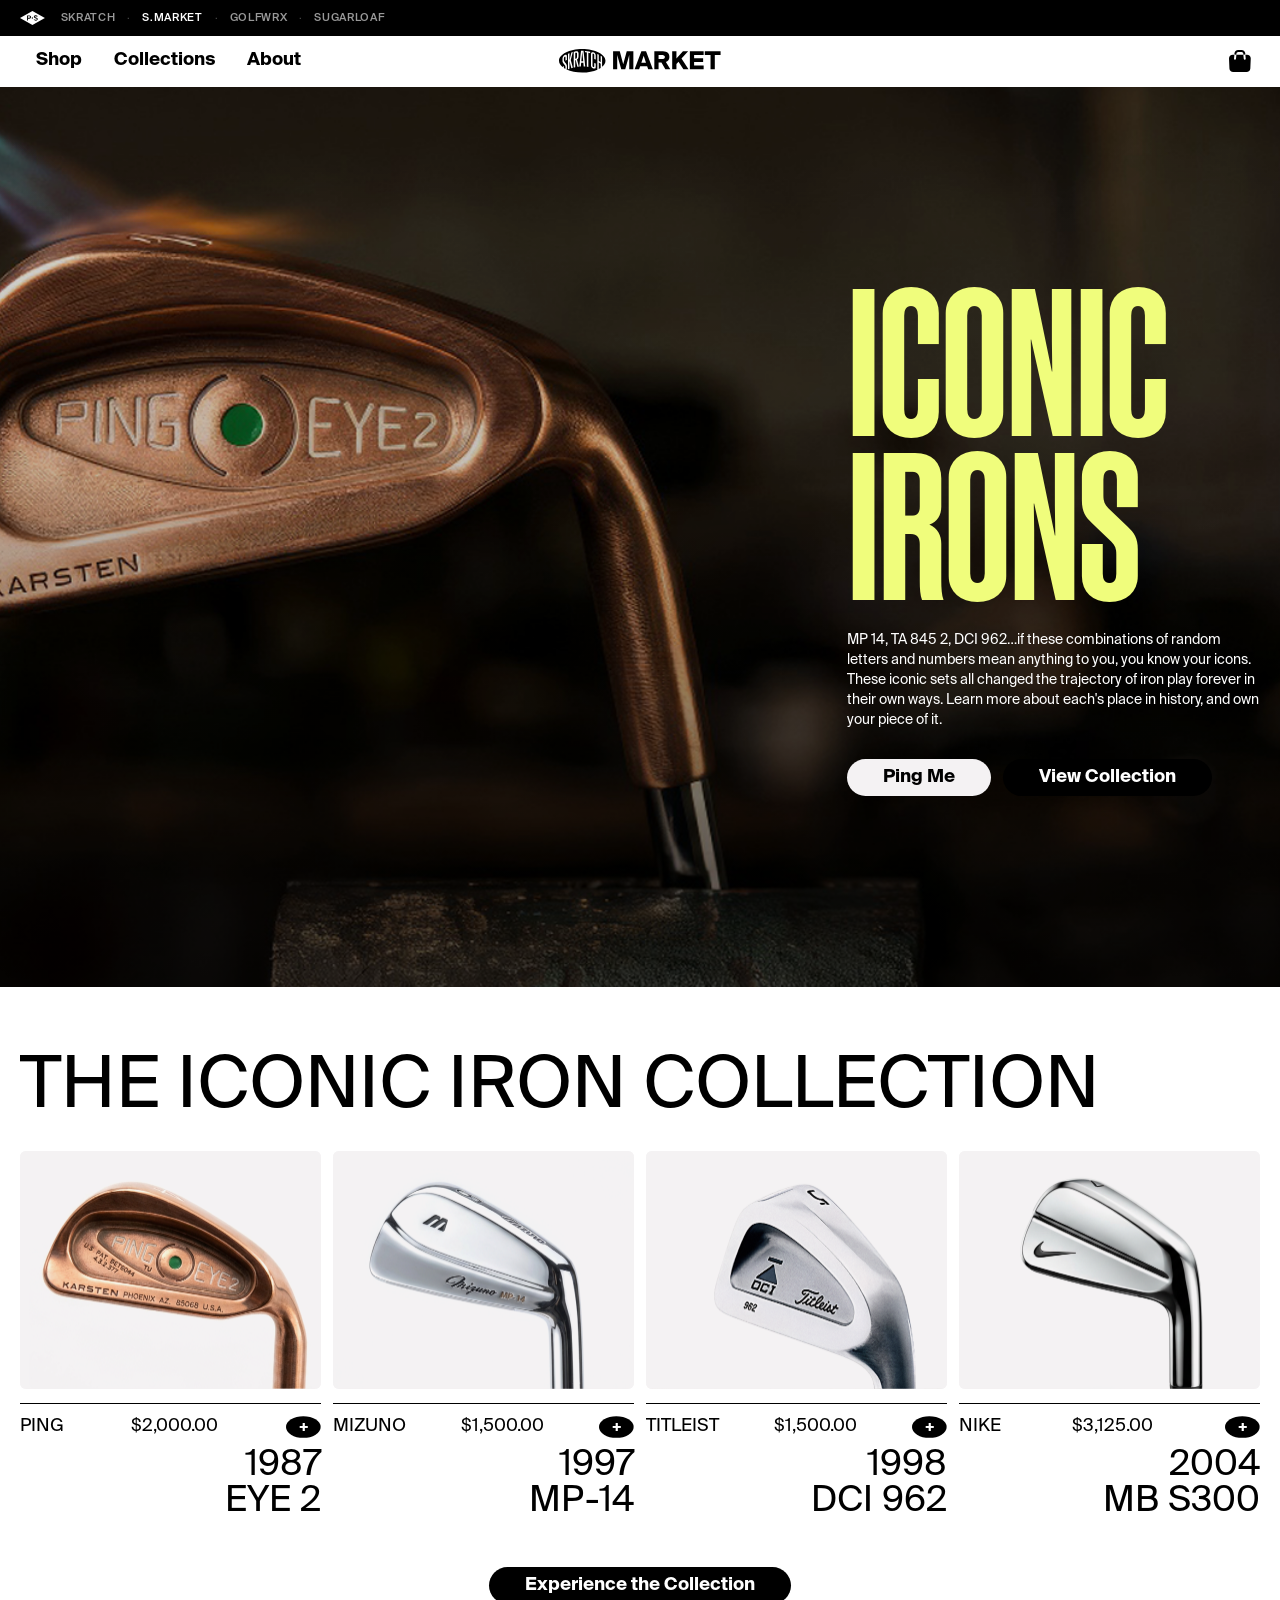
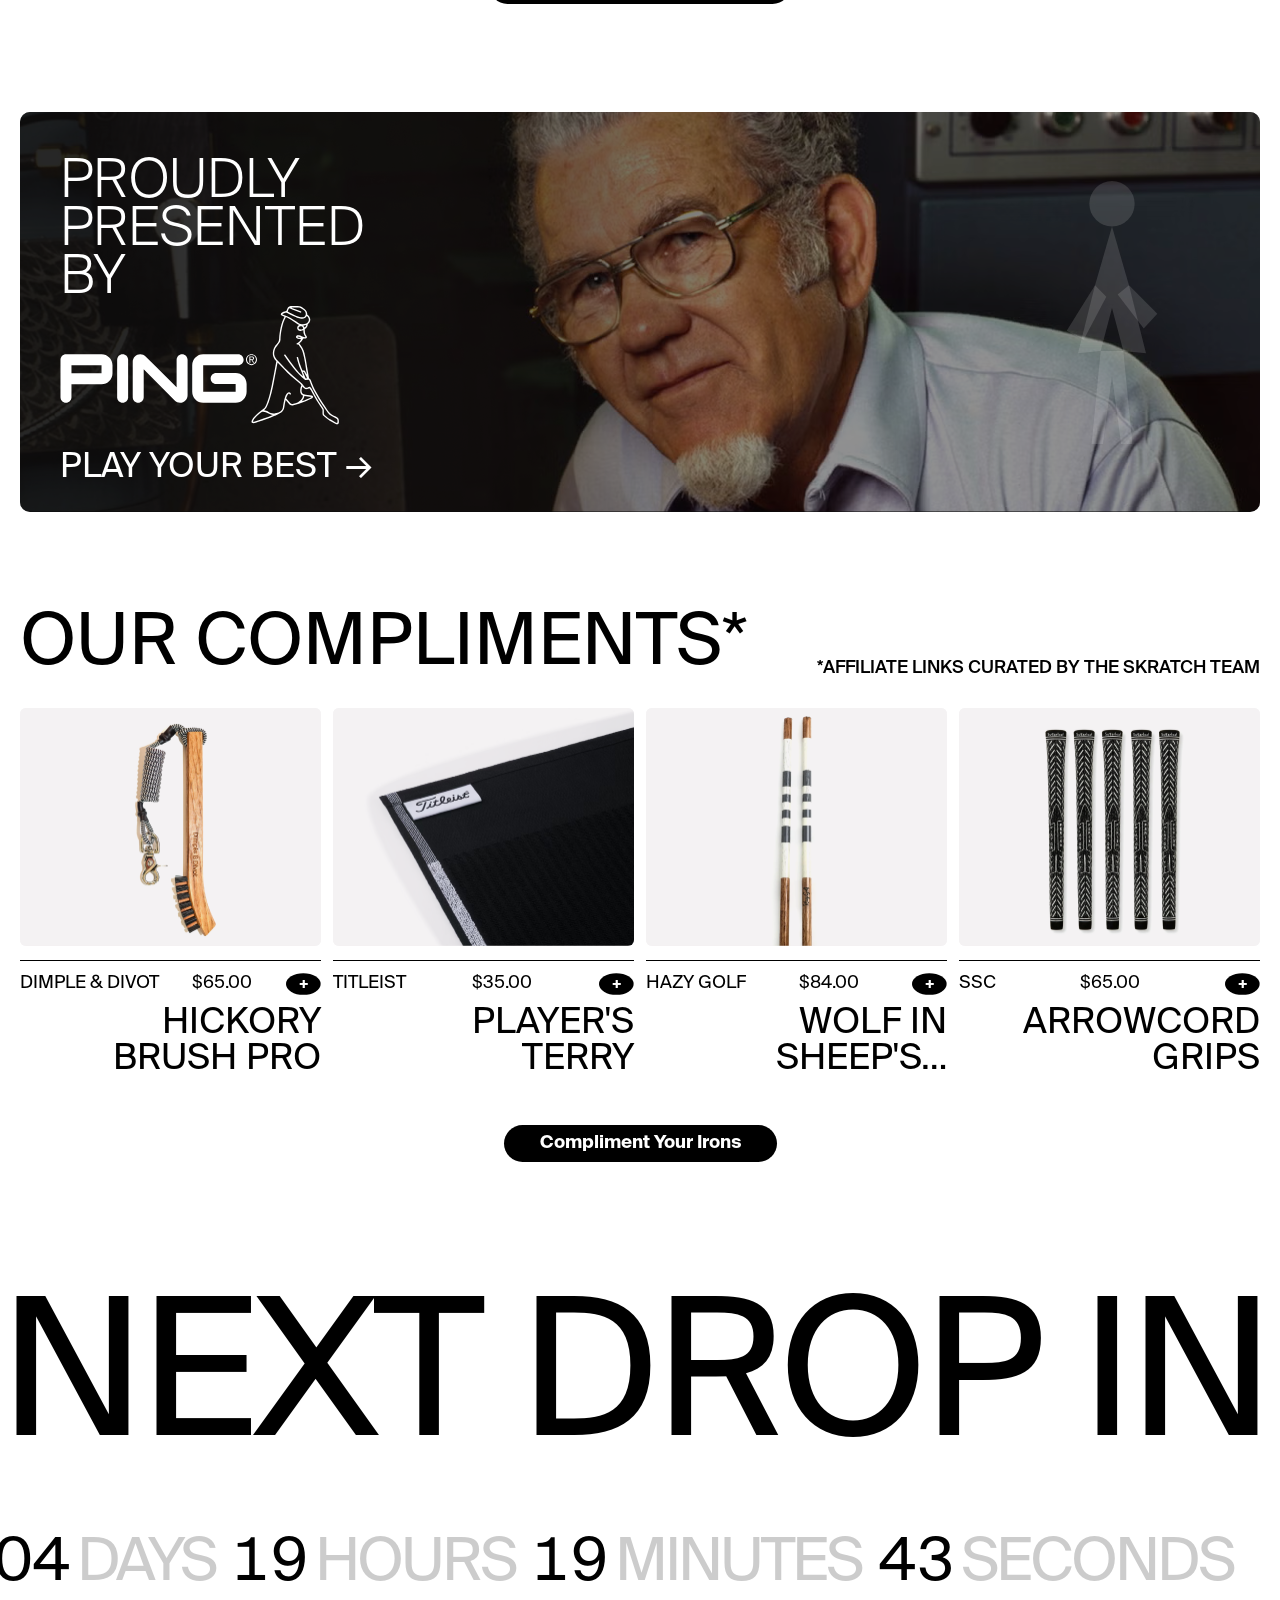
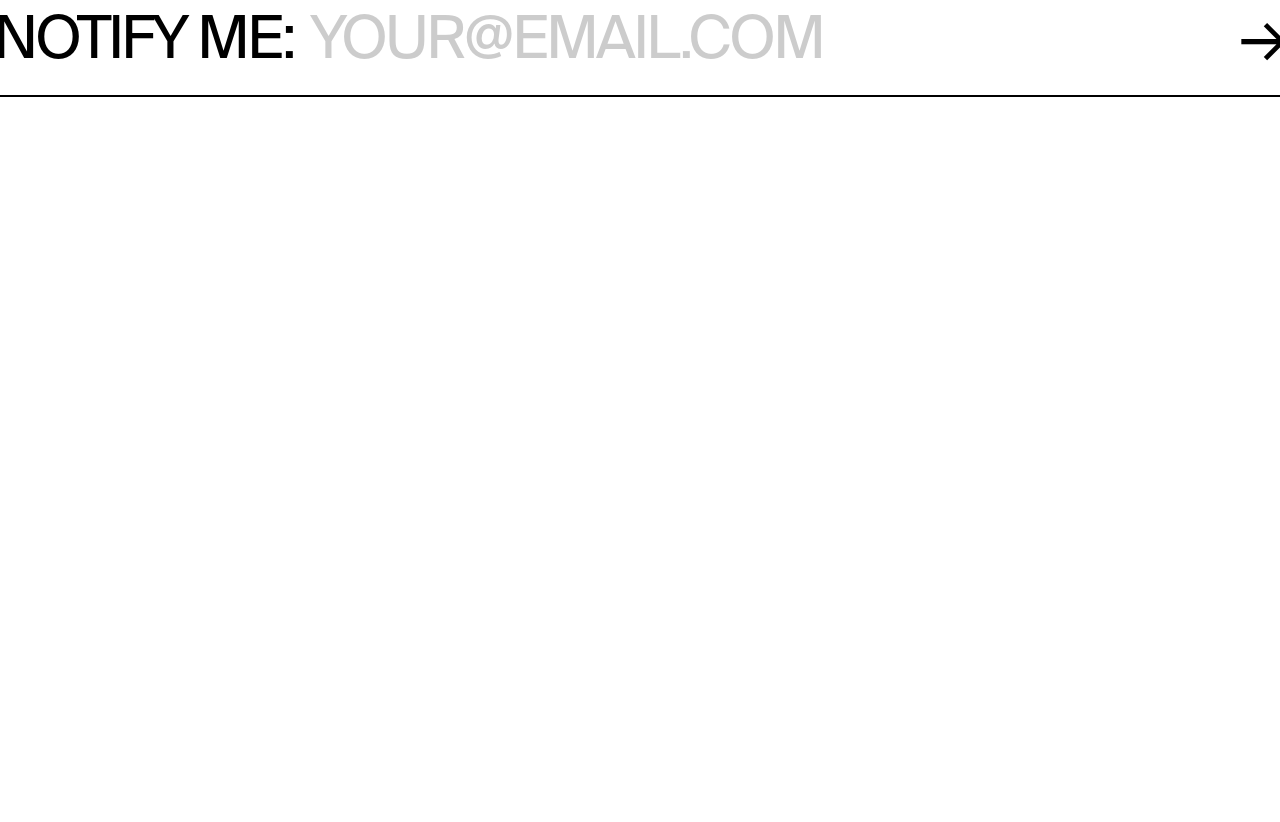
==== commit d5224fe2: "Mobile polish — nav, hero, grid, affiliates, signup, footer layout" ====
--- a/index.html
+++ b/index.html
@@ -68,7 +68,7 @@
       <div class="hero-text">
         <h1 class="hero-headline">Iconic<br>Irons</h1>
         <p class="hero-copy">MP 14, TA 845 2, DCI 962…if these combinations of random letters and numbers mean anything to you, you know your icons. These iconic sets all changed the trajectory of iron play forever in their own ways. Learn more about each's place in history, and own your piece of it.</p>
-        <div style="display:flex;gap:12px;flex-wrap:wrap">
+        <div class="hero-ctas">
           <a href="#irons" class="btn btn--secondary">Ping Me</a>
           <a href="#irons" class="btn btn--primary">View Collection</a>
         </div>
--- a/styles.css
+++ b/styles.css
@@ -9,7 +9,7 @@
 @font-face { font-family:'SuisseIntl'; src:url('assets/fonts/SuisseIntl/SuisseIntl-Medium.otf') format('opentype'); font-weight:500; font-style:normal; font-display:swap; }
 @font-face { font-family:'SuisseIntl'; src:url('assets/fonts/SuisseIntl/SuisseIntl-SemiBold.otf') format('opentype'); font-weight:600; font-style:normal; font-display:swap; }
 @font-face { font-family:'SuisseIntl'; src:url('assets/fonts/SuisseIntl/SuisseIntl-Bold.otf') format('opentype'); font-weight:700; font-style:normal; font-display:swap; }
-@font-face { font-family:'SohneSchmal'; src:url('assets/fonts/SöhneSchmal-Halbfett.otf') format('opentype'); font-weight:700; font-style:normal; font-display:swap; }
+@font-face { font-family:'SohneSchmal'; src:url('assets/fonts/SohneSchmal-Halbfett.otf') format('opentype'); font-weight:700; font-style:normal; font-display:swap; }
 
 /* ---- Tokens ---- */
 :root {
@@ -32,7 +32,7 @@
 /* ---- Reset ---- */
 *, *::before, *::after { box-sizing: border-box; margin: 0; padding: 0; }
 html { scroll-behavior: smooth; -webkit-font-smoothing: antialiased; }
-body { font-family: var(--font-sans); background: var(--color-white); color: var(--color-black); line-height: 1.4; }
+body { font-family: var(--font-sans); background: var(--color-white); color: var(--color-black); line-height: 1.4; overflow-x: hidden; }
 img { display: block; max-width: 100%; }
 a { text-decoration: none; color: inherit; }
 button { font-family: var(--font-sans); cursor: pointer; border: none; background: none; }
@@ -310,6 +310,11 @@
   letter-spacing: 0;
   padding: 6px 36px;
 }
+.hero-ctas {
+  display: flex;
+  gap: 12px;
+  flex-wrap: wrap;
+}
 
 /* ---- Section Chrome ---- */
 .section-wrap { padding: 64px var(--pad) 0; max-width: var(--max-w); margin: 0 auto; }
@@ -320,7 +325,7 @@
   margin-bottom: 28px;
 }
 .section-label {
-  font-size: 72px;
+  font-size: clamp(32px, 9vw, 72px);
   font-weight: 400;
   letter-spacing: 0;
   text-transform: uppercase;
@@ -1343,22 +1348,67 @@
   :root { --eco-h: 0px; }
   .ecosystem-bar { display: none; }
   .main-nav { display: none; }
-  .mobile-menu-btn { display: flex; }
-  .product-grid { grid-template-columns: repeat(2, 1fr); gap: 8px; }
-  .hero-headline { font-size: clamp(52px, 14vw, 90px); }
-  .signup-headline { font-size: clamp(40px, 14vw, 80px); }
+
+  /* --- Nav: logo left, bag right, no hamburger for demo --- */
+  .header-inner { grid-template-columns: auto 1fr; }
+  .site-logo { justify-self: start; }
+  .header-actions { justify-self: end; }
+  .mobile-menu-btn { display: none; }
+  .mobile-menu { display: none !important; }
+
+  /* --- Hero: left-cropped image, full-width content, CTAs above fold --- */
+  .hero { justify-content: flex-end; }
+  .hero-bg { object-position: left 30%; }
+  .hero-content { justify-content: flex-start; padding-bottom: 40px; }
+  .hero-text { width: 100%; max-width: 100%; }
+  .hero-headline { font-size: clamp(48px, 13vw, 90px); }
+  .hero-ctas { flex-direction: column; gap: 20px; }
+  .hero-ctas .btn { width: 100%; text-align: center; }
+
+  /* --- Product grid: clean 2-col, reduced meta, full-width CTA --- */
+  .product-grid { grid-template-columns: 1fr 1fr; gap: 8px; }
+  .product-title { font-size: clamp(22px, 5.5vw, 36px); }
+  .product-card-brand, .product-card-price { font-size: 13px; }
+  .collection-cta { display: block; }
+  .collection-cta .btn { width: 100%; text-align: center; }
+
+  /* --- Affiliates: same grid fixes, disclaimer below headline --- */
+  .affiliates-wrap { padding: 48px var(--pad); }
+  .affiliates-header { flex-direction: column; align-items: flex-start; gap: 8px; }
   .affiliates-headline { font-size: clamp(36px, 10vw, 56px); }
+  .affiliates-disclaimer { text-align: left; font-size: 14px; }
+  .affiliates-cta-row { display: block; }
+  .affiliates-cta-row .btn { width: 100%; text-align: center; }
+
+  /* --- Signup / countdown: scale down to fit viewport --- */
+  .signup-section { padding: 18px var(--pad) 40px; }
+  .signup-headline { font-size: clamp(32px, 10vw, 60px); }
+  .signup-countdown { flex-wrap: wrap; white-space: normal; gap: 4px 16px; }
+  .countdown-num,
+  .countdown-label,
+  .signup-form-label,
+  .signup-input,
+  .signup-submit { font-size: clamp(18px, 5vw, 40px); letter-spacing: -1px; }
+  .signup-form { max-width: 100%; }
+
+  /* --- Footer: compact, single-column, fits viewport --- */
+  .chonky-footer { margin: 0; }
+  .footer-top { grid-template-columns: 1fr; padding: 24px 20px 16px; gap: 16px; }
+  .footer-top > div:nth-child(1),
+  .footer-top > div:nth-child(2),
+  .footer-top > div:nth-child(3) { grid-column: 1; }
+  .footer-tagline { font-size: 14px; line-height: 1.5; }
+  .footer-col-link { font-size: 14px; line-height: 26px; }
+  .footer-logo-area { padding: 16px var(--pad) 0; margin-bottom: -12px; }
+
+  /* --- Misc --- */
+  .section-wrap { padding: 48px var(--pad) 0; }
   .pdp-title { font-size: clamp(36px, 10vw, 56px); }
-  .chonky-footer { margin: 40px var(--pad) 12px; }
-  .footer-top { grid-template-columns: 1fr; padding: 32px 28px 28px; }
-  .footer-logo-area { padding: 24px var(--pad) 0; }
+  .pdp-page { padding: 32px var(--pad) 60px; }
   .ping-ad { height: 320px; }
   .ping-ad-figure { display: none; }
   .cart-drawer { width: 100%; }
-  .pdp-page { padding: 32px var(--pad) 60px; }
-  .affiliates-cta-row { flex-direction: column; align-items: flex-start; }
-  .signup-form { max-width: 100%; }
-  .section-wrap { padding: 48px var(--pad) 0; }
+  .mobile-nav-link--solo { margin-top: 12px; }
 }
 @media (max-width: 480px) {
   .product-grid { grid-template-columns: 1fr 1fr; gap: 6px; }
